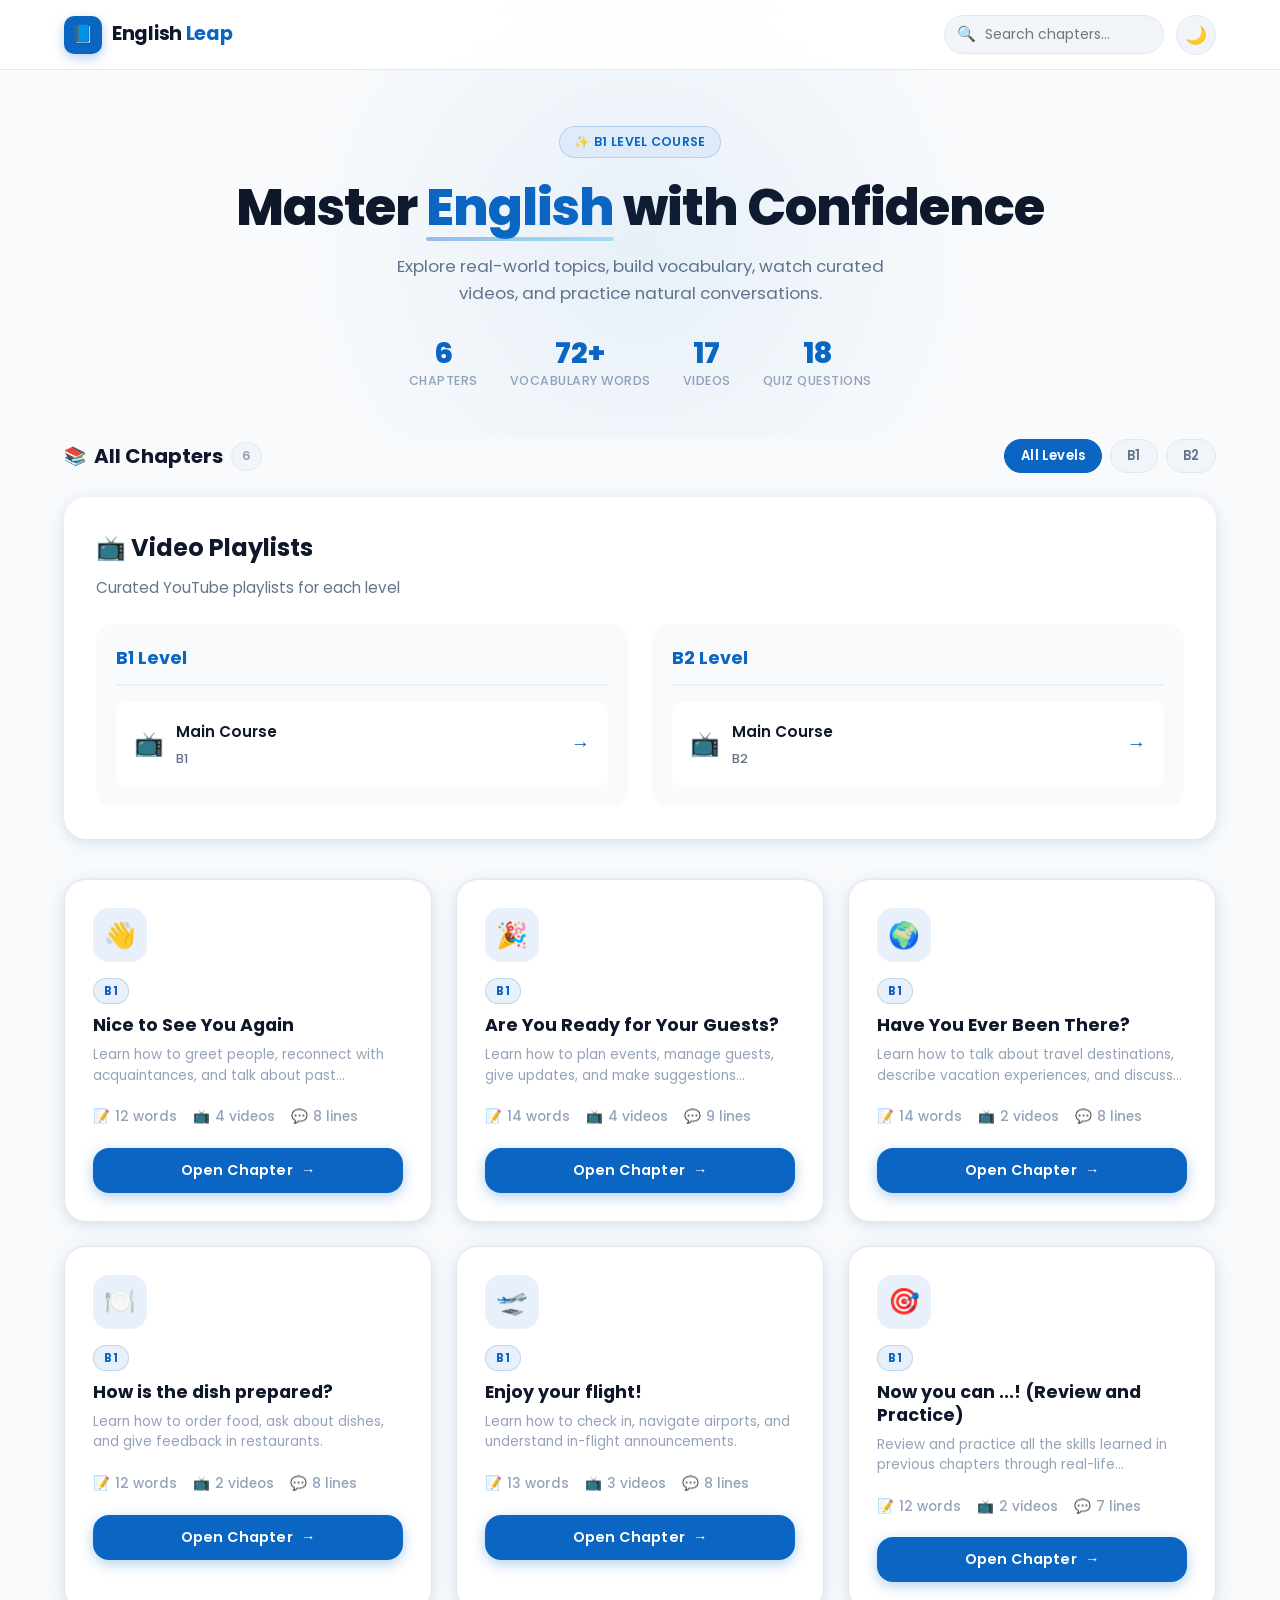
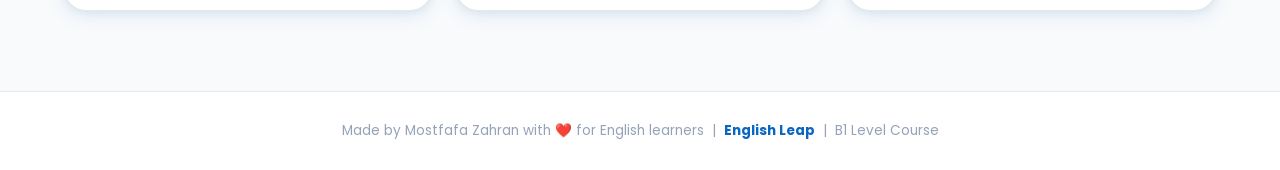
==== index.html @ 8778d7ca "upload" ====
<!DOCTYPE html>
<html lang="en" data-theme="light">

<head>
  <meta charset="UTF-8" />
  <meta name="viewport" content="width=device-width, initial-scale=1.0" />
  <meta name="description"
    content="English Leap — A modern B1 English learning platform with vocabulary, videos, and conversation practice." />
  <title>English Leap — B1 English Course</title>
  <link rel="icon"
    href="data:image/svg+xml,<svg xmlns='http://www.w3.org/2000/svg' viewBox='0 0 100 100'><text y='.9em' font-size='90'>📘</text></svg>" />
  <link rel="stylesheet" href="css/style.css" />
</head>

<body>

  <!-- ======= NAVBAR ======= -->
  <nav class="navbar" role="navigation" aria-label="Main navigation">
    <div class="nav-inner">
      <a href="index.html" class="nav-logo" aria-label="English Leap Home">
        <div class="logo-icon">📘</div>
        <span>English <em>Leap</em></span>
      </a>
      <div class="nav-actions">
        <div class="nav-search-wrap">
          <span class="search-icon-nav">🔍</span>
          <input type="search" id="navSearch" placeholder="Search chapters..." aria-label="Search chapters"
            autocomplete="off" />
        </div>
        <button class="btn-icon" id="darkToggle" aria-label="Toggle dark mode" title="Toggle dark mode">🌙</button>
      </div>
    </div>
  </nav>

  <!-- ======= HERO ======= -->
  <header class="hero" role="banner">
    <div class="hero-badge">✨ B1 Level Course</div>
    <h1>Master <em>English</em> with Confidence</h1>
    <p>Explore real-world topics, build vocabulary, watch curated videos, and practice natural conversations.</p>
    <div class="hero-stats">
      <div class="stat-item">
        <div class="stat-num" data-target="6" data-suffix="">0</div>
        <div class="stat-label">Chapters</div>
      </div>
      <div class="stat-item">
        <div class="stat-num" data-target="72" data-suffix="+">0+</div>
        <div class="stat-label">Vocabulary Words</div>
      </div>
      <div class="stat-item">
        <div class="stat-num" data-target="17" data-suffix="">0</div>
        <div class="stat-label">Videos</div>
      </div>
      <div class="stat-item">
        <div class="stat-num" data-target="18" data-suffix="">0</div>
        <div class="stat-label">Quiz Questions</div>
      </div>
    </div>
  </header>

  <!-- ======= MAIN CONTENT ======= -->
  <main class="container" role="main">

    <!-- Section Header -->
    <div class="section-header">
      <div class="section-title">
        <span class="icon">📚</span>
        All Chapters
        <span class="section-count" id="chapterCount">—</span>
      </div>
      <div class="filter-bar" role="group" aria-label="Filter by level">
        <button class="filter-btn active" data-filter="all">All Levels</button>
        <button class="filter-btn" data-filter="b1">B1</button>
        <button class="filter-btn" data-filter="b2">B2</button>
      </div>
    </div>

    <!-- Playlist Section -->
    <div class="playlist-section" id="playlistSection" role="region" aria-label="Video Playlists">
      <div class="playlist-header">
        <h2>📺 Video Playlists</h2>
        <p class="playlist-subtitle">Curated YouTube playlists for each level</p>
      </div>
      <div class="playlist-grid" id="playlistGrid">
        <!-- Populated by JS -->
      </div>
    </div>

    <!-- Chapters Grid -->
    <div class="chapters-grid" id="chaptersGrid" role="list" aria-live="polite" aria-label="Chapters list">
      <!-- Populated by JS -->
    </div>

  </main>

  <!-- ======= FOOTER ======= -->
  <footer class="footer" role="contentinfo">
    <p>Made by Mostfafa Zahran  with ❤️ for English learners &nbsp;|&nbsp; <strong>English Leap</strong> &nbsp;|&nbsp; B1 Level Course</p>
  </footer>

  <!-- ======= TOAST ======= -->
  <div id="toastContainer" aria-live="polite"></div>

  <script src="js/app.js"></script>
</body>

</html>
---- css/style.css ----
/* ==============================
   ENGLISH LEAP — DESIGN SYSTEM
   ============================== */

@import url('https://fonts.googleapis.com/css2?family=Poppins:wght@300;400;500;600;700;800&family=Playfair+Display:wght@700&display=swap');

/* --- CSS VARIABLES --- */
:root {
  --primary: #0A66C2;
  --primary-dark: #084fa0;
  --primary-light: #e8f1fb;
  --primary-mid: #3b82c4;
  --accent: #38bdf8;
  --accent-glow: rgba(56,189,248,0.18);
  --white: #ffffff;
  --gray-50: #f8fafc;
  --gray-100: #f1f5f9;
  --gray-200: #e2e8f0;
  --gray-300: #cbd5e1;
  --gray-400: #94a3b8;
  --gray-500: #64748b;
  --gray-700: #334155;
  --gray-900: #0f172a;
  --danger: #ef4444;
  --success: #22c55e;
  --warning: #f59e0b;

  --radius-sm: 10px;
  --radius: 16px;
  --radius-lg: 22px;
  --radius-xl: 32px;
  --radius-full: 9999px;

  --shadow-sm: 0 1px 3px rgba(10,102,194,0.08), 0 1px 2px rgba(0,0,0,0.04);
  --shadow: 0 4px 20px rgba(10,102,194,0.10), 0 2px 8px rgba(0,0,0,0.06);
  --shadow-md: 0 8px 32px rgba(10,102,194,0.14), 0 4px 12px rgba(0,0,0,0.08);
  --shadow-lg: 0 20px 60px rgba(10,102,194,0.16), 0 8px 24px rgba(0,0,0,0.10);
  --shadow-card-hover: 0 24px 64px rgba(10,102,194,0.22), 0 8px 20px rgba(0,0,0,0.10);

  --transition: all 0.28s cubic-bezier(0.4, 0, 0.2, 1);
  --transition-fast: all 0.15s ease;
  --transition-bounce: all 0.4s cubic-bezier(0.34, 1.56, 0.64, 1);

  --font-main: 'Poppins', sans-serif;
  --font-display: 'Playfair Display', serif;

  --nav-h: 70px;
}

/* Dark Mode */
[data-theme="dark"] {
  --white: #0f172a;
  --gray-50: #1e293b;
  --gray-100: #1e293b;
  --gray-200: #334155;
  --gray-300: #475569;
  --gray-400: #64748b;
  --gray-500: #94a3b8;
  --gray-700: #cbd5e1;
  --gray-900: #f1f5f9;
  --primary-light: #0f2743;
  --shadow: 0 4px 20px rgba(0,0,0,0.3), 0 2px 8px rgba(0,0,0,0.2);
  --shadow-md: 0 8px 32px rgba(0,0,0,0.4), 0 4px 12px rgba(0,0,0,0.25);
  --shadow-lg: 0 20px 60px rgba(0,0,0,0.5), 0 8px 24px rgba(0,0,0,0.3);
  --shadow-card-hover: 0 24px 64px rgba(10,102,194,0.35), 0 8px 20px rgba(0,0,0,0.4);
}

/* --- RESET & BASE --- */
*, *::before, *::after { box-sizing: border-box; margin: 0; padding: 0; }

html { scroll-behavior: smooth; font-size: 16px; }

body {
  font-family: var(--font-main);
  background: var(--gray-50);
  color: var(--gray-900);
  min-height: 100vh;
  transition: background 0.3s ease, color 0.3s ease;
  line-height: 1.6;
}

img { max-width: 100%; display: block; }
a { text-decoration: none; color: inherit; }
button { cursor: pointer; border: none; outline: none; font-family: var(--font-main); }
ul { list-style: none; }

/* --- SCROLLBAR --- */
::-webkit-scrollbar { width: 6px; }
::-webkit-scrollbar-track { background: var(--gray-100); }
::-webkit-scrollbar-thumb { background: var(--gray-300); border-radius: 99px; }
::-webkit-scrollbar-thumb:hover { background: var(--primary); }

/* ==============================
   NAVIGATION
   ============================== */
.navbar {
  position: fixed;
  top: 0; left: 0; right: 0;
  height: var(--nav-h);
  background: rgba(255,255,255,0.88);
  backdrop-filter: blur(20px);
  -webkit-backdrop-filter: blur(20px);
  border-bottom: 1px solid var(--gray-200);
  z-index: 1000;
  transition: var(--transition);
}
[data-theme="dark"] .navbar {
  background: rgba(15,23,42,0.88);
}
.nav-inner {
  max-width: 1200px;
  margin: 0 auto;
  height: 100%;
  display: flex;
  align-items: center;
  justify-content: space-between;
  padding: 0 24px;
}
.nav-logo {
  display: flex;
  align-items: center;
  gap: 10px;
  font-weight: 700;
  font-size: 1.2rem;
  color: var(--primary);
  letter-spacing: -0.3px;
}
.nav-logo .logo-icon {
  width: 38px; height: 38px;
  background: var(--primary);
  border-radius: 10px;
  display: flex; align-items: center; justify-content: center;
  font-size: 1.1rem;
  box-shadow: 0 4px 12px rgba(10,102,194,0.3);
}
.nav-logo span { color: var(--gray-900); }
.nav-logo span em { color: var(--primary); font-style: normal; }

.nav-actions { display: flex; align-items: center; gap: 12px; }

.nav-search-wrap {
  position: relative;
  display: flex;
  align-items: center;
}
#navSearch {
  width: 220px;
  padding: 8px 16px 8px 40px;
  border-radius: var(--radius-full);
  border: 1.5px solid var(--gray-200);
  background: var(--gray-100);
  font-family: var(--font-main);
  font-size: 0.875rem;
  color: var(--gray-900);
  transition: var(--transition);
}
#navSearch:focus {
  outline: none;
  border-color: var(--primary);
  background: var(--white);
  box-shadow: 0 0 0 3px rgba(10,102,194,0.12);
  width: 260px;
}
.search-icon-nav {
  position: absolute;
  left: 13px;
  color: var(--gray-400);
  font-size: 0.95rem;
  pointer-events: none;
}

.btn-icon {
  width: 40px; height: 40px;
  border-radius: 50%;
  background: var(--gray-100);
  border: 1.5px solid var(--gray-200);
  display: flex; align-items: center; justify-content: center;
  font-size: 1.1rem;
  color: var(--gray-500);
  transition: var(--transition);
}
.btn-icon:hover {
  background: var(--primary-light);
  border-color: var(--primary);
  color: var(--primary);
  transform: scale(1.05);
}

.nav-back {
  display: flex; align-items: center; gap: 6px;
  font-size: 0.9rem; font-weight: 500;
  color: var(--gray-500);
  padding: 6px 14px;
  border-radius: var(--radius-full);
  background: var(--gray-100);
  border: 1.5px solid var(--gray-200);
  transition: var(--transition);
}
.nav-back:hover {
  color: var(--primary);
  background: var(--primary-light);
  border-color: var(--primary);
}

/* ==============================
   HERO / HEADER
   ============================== */
.hero {
  padding: calc(var(--nav-h) + 56px) 24px 48px;
  text-align: center;
  position: relative;
  overflow: hidden;
}
.hero::before {
  content: '';
  position: absolute;
  top: -100px; left: 50%; transform: translateX(-50%);
  width: 700px; height: 700px;
  background: radial-gradient(ellipse, rgba(10,102,194,0.07) 0%, transparent 70%);
  pointer-events: none;
}
.hero-badge {
  display: inline-flex; align-items: center; gap: 6px;
  background: var(--primary-light);
  color: var(--primary);
  font-size: 0.78rem; font-weight: 600;
  padding: 5px 14px;
  border-radius: var(--radius-full);
  border: 1.5px solid rgba(10,102,194,0.2);
  margin-bottom: 20px;
  letter-spacing: 0.3px;
  text-transform: uppercase;
}
.hero h1 {
  font-size: clamp(2rem, 5vw, 3.2rem);
  font-weight: 800;
  line-height: 1.15;
  color: var(--gray-900);
  letter-spacing: -1px;
  margin-bottom: 16px;
}
.hero h1 em {
  font-style: normal;
  color: var(--primary);
  position: relative;
}
.hero h1 em::after {
  content: '';
  position: absolute;
  bottom: 2px; left: 0; right: 0;
  height: 4px;
  background: linear-gradient(90deg, var(--primary), var(--accent));
  border-radius: 2px;
  opacity: 0.4;
}
.hero p {
  font-size: 1.05rem;
  color: var(--gray-500);
  max-width: 520px;
  margin: 0 auto 32px;
  font-weight: 400;
}
.hero-stats {
  display: flex;
  justify-content: center;
  gap: 32px;
  flex-wrap: wrap;
}
.stat-item {
  text-align: center;
}
.stat-num {
  font-size: 1.8rem;
  font-weight: 800;
  color: var(--primary);
  line-height: 1;
  margin-bottom: 4px;
}
.stat-label {
  font-size: 0.78rem;
  color: var(--gray-400);
  font-weight: 500;
  text-transform: uppercase;
  letter-spacing: 0.5px;
}

/* ==============================
   SECTION HEADERS
   ============================== */
.section-header {
  display: flex;
  align-items: center;
  justify-content: space-between;
  margin-bottom: 24px;
  gap: 12px;
  flex-wrap: wrap;
}
.section-title {
  font-size: 1.25rem;
  font-weight: 700;
  color: var(--gray-900);
  display: flex; align-items: center; gap: 8px;
}
.section-title .icon { font-size: 1.1rem; }
.section-count {
  font-size: 0.8rem; font-weight: 600;
  color: var(--gray-400);
  background: var(--gray-100);
  padding: 3px 10px;
  border-radius: var(--radius-full);
  border: 1px solid var(--gray-200);
}

/* ==============================
   FILTER BAR
   ============================== */
.filter-bar {
  display: flex;
  align-items: center;
  gap: 8px;
  flex-wrap: wrap;
}
.filter-btn {
  padding: 6px 16px;
  border-radius: var(--radius-full);
  font-size: 0.82rem; font-weight: 600;
  background: var(--gray-100);
  border: 1.5px solid var(--gray-200);
  color: var(--gray-500);
  transition: var(--transition);
  letter-spacing: 0.2px;
}
.filter-btn:hover { border-color: var(--primary); color: var(--primary); background: var(--primary-light); }
.filter-btn.active { background: var(--primary); border-color: var(--primary); color: var(--white); }

/* ==============================
   MAIN CONTAINER
   ============================== */
.container {
  max-width: 1200px;
  margin: 0 auto;
  padding: 0 24px 80px;
}

/* ==============================
   CHAPTER CARDS GRID
   ============================== */
.chapters-grid {
  display: grid;
  grid-template-columns: repeat(auto-fill, minmax(300px, 1fr));
  gap: 24px;
}

.chapter-card {
  background: var(--white);
  border-radius: var(--radius-lg);
  padding: 28px;
  box-shadow: var(--shadow);
  border: 1.5px solid var(--gray-200);
  transition: var(--transition-bounce);
  cursor: pointer;
  position: relative;
  overflow: hidden;
}
.chapter-card::before {
  content: '';
  position: absolute;
  top: 0; left: 0; right: 0;
  height: 4px;
  background: linear-gradient(90deg, var(--primary), var(--accent));
  transform: scaleX(0);
  transform-origin: left;
  transition: transform 0.3s ease;
}
.chapter-card:hover::before { transform: scaleX(1); }
.chapter-card:hover {
  transform: translateY(-6px);
  box-shadow: var(--shadow-card-hover);
  border-color: rgba(10,102,194,0.25);
}

.card-icon {
  width: 54px; height: 54px;
  background: var(--primary-light);
  border-radius: var(--radius);
  display: flex; align-items: center; justify-content: center;
  font-size: 1.6rem;
  margin-bottom: 16px;
  transition: var(--transition);
}
.chapter-card:hover .card-icon {
  background: var(--primary);
  transform: scale(1.08) rotate(-3deg);
}

.card-header {
  display: flex; align-items: flex-start; justify-content: space-between;
  margin-bottom: 10px;
  gap: 8px;
}
.card-level {
  font-size: 0.72rem; font-weight: 700;
  color: var(--primary);
  background: var(--primary-light);
  padding: 3px 10px;
  border-radius: var(--radius-full);
  border: 1.5px solid rgba(10,102,194,0.2);
  letter-spacing: 0.5px;
  white-space: nowrap;
}
.card-title {
  font-size: 1.1rem; font-weight: 700;
  color: var(--gray-900);
  line-height: 1.3;
  margin-bottom: 8px;
}
.card-desc {
  font-size: 0.85rem;
  color: var(--gray-400);
  line-height: 1.5;
  margin-bottom: 20px;
  display: -webkit-box;
  -webkit-line-clamp: 2;
  -webkit-box-orient: vertical;
  overflow: hidden;
}
.card-meta {
  display: flex; align-items: center; gap: 16px;
  margin-bottom: 20px;
}
.card-meta-item {
  display: flex; align-items: center; gap: 5px;
  font-size: 0.78rem; font-weight: 500;
  color: var(--gray-400);
}
.card-meta-item span { font-size: 0.85rem; }

.btn-open {
  width: 100%;
  padding: 12px;
  border-radius: var(--radius);
  background: var(--primary);
  color: var(--white);
  font-weight: 600;
  font-size: 0.9rem;
  letter-spacing: 0.2px;
  transition: var(--transition);
  display: flex; align-items: center; justify-content: center; gap: 8px;
  box-shadow: 0 4px 14px rgba(10,102,194,0.3);
}
.btn-open:hover {
  background: var(--primary-dark);
  transform: translateY(-1px);
  box-shadow: 0 6px 20px rgba(10,102,194,0.4);
}
.btn-open .arrow { transition: transform 0.2s ease; }
.btn-open:hover .arrow { transform: translateX(4px); }

/* Empty state */
.empty-state {
  grid-column: 1 / -1;
  text-align: center;
  padding: 64px 24px;
  color: var(--gray-400);
}
.empty-state .empty-icon { font-size: 3rem; margin-bottom: 16px; }
.empty-state h3 { font-size: 1.1rem; font-weight: 600; margin-bottom: 8px; color: var(--gray-500); }
.empty-state p { font-size: 0.9rem; }

/* ==============================
   CHAPTER PAGE — HERO
   ============================== */
.chapter-hero {
  padding: calc(var(--nav-h) + 36px) 24px 36px;
  background: var(--white);
  border-bottom: 1px solid var(--gray-200);
  margin-bottom: 40px;
}
[data-theme="dark"] .chapter-hero { background: var(--gray-50); }
.chapter-hero-inner {
  max-width: 1200px;
  margin: 0 auto;
  display: flex;
  align-items: center;
  gap: 20px;
}
.chapter-icon-big {
  width: 70px; height: 70px; flex-shrink: 0;
  background: var(--primary-light);
  border-radius: var(--radius-lg);
  display: flex; align-items: center; justify-content: center;
  font-size: 2.2rem;
  box-shadow: var(--shadow);
}
.chapter-hero-text h1 {
  font-size: clamp(1.4rem, 3vw, 2rem);
  font-weight: 800;
  letter-spacing: -0.5px;
  color: var(--gray-900);
  margin-bottom: 6px;
}
.chapter-hero-text p {
  font-size: 0.92rem;
  color: var(--gray-400);
  max-width: 600px;
}
.chapter-level-badge {
  display: inline-block;
  font-size: 0.72rem; font-weight: 700;
  color: var(--primary);
  background: var(--primary-light);
  padding: 3px 10px;
  border-radius: var(--radius-full);
  border: 1.5px solid rgba(10,102,194,0.2);
  letter-spacing: 0.5px;
  margin-bottom: 8px;
}

/* ==============================
   TABS
   ============================== */
.tabs-wrap {
  display: flex;
  gap: 4px;
  background: var(--gray-100);
  padding: 5px;
  border-radius: var(--radius-lg);
  border: 1.5px solid var(--gray-200);
  flex-wrap: wrap;
}
.tab-btn {
  flex: 1;
  min-width: 110px;
  padding: 10px 16px;
  border-radius: 12px;
  font-size: 0.85rem; font-weight: 600;
  color: var(--gray-500);
  background: transparent;
  transition: var(--transition);
  display: flex; align-items: center; justify-content: center; gap: 6px;
  white-space: nowrap;
}
.tab-btn:hover { color: var(--primary); background: var(--white); }
.tab-btn.active {
  background: var(--white);
  color: var(--primary);
  box-shadow: var(--shadow-sm);
}
[data-theme="dark"] .tab-btn.active { background: var(--gray-200); }

.tab-panel { display: none; }
.tab-panel.active { display: block; animation: fadeInUp 0.3s ease; }

@keyframes fadeInUp {
  from { opacity: 0; transform: translateY(8px); }
  to { opacity: 1; transform: translateY(0); }
}

/* ==============================
   SUMMARY / VOCABULARY
   ============================== */
.vocab-card {
  background: var(--white);
  border-radius: var(--radius-lg);
  padding: 28px;
  box-shadow: var(--shadow);
  border: 1.5px solid var(--gray-200);
  margin-bottom: 20px;
}
.vocab-card h3 {
  font-size: 1rem; font-weight: 700;
  color: var(--gray-900);
  margin-bottom: 18px;
  display: flex; align-items: center; gap: 8px;
}
.vocab-tags {
  display: flex;
  flex-wrap: wrap;
  gap: 10px;
}
.vocab-tag {
  display: flex; align-items: center; gap: 6px;
  padding: 7px 15px;
  background: var(--primary-light);
  color: var(--primary);
  border-radius: var(--radius-full);
  font-size: 0.84rem; font-weight: 500;
  border: 1.5px solid rgba(10,102,194,0.15);
  transition: var(--transition);
  cursor: default;
}
.vocab-tag:hover {
  background: var(--primary);
  color: var(--white);
  transform: translateY(-2px);
  box-shadow: 0 4px 12px rgba(10,102,194,0.3);
}
.vocab-tag .tts-btn-tag {
  background: none;
  color: inherit;
  padding: 0; font-size: 0.85rem;
  opacity: 0.7;
  transition: opacity 0.2s;
}
.vocab-tag .tts-btn-tag:hover { opacity: 1; }

.grammar-box {
  background: linear-gradient(135deg, var(--primary-light), rgba(56,189,248,0.1));
  border: 1.5px solid rgba(10,102,194,0.2);
  border-radius: var(--radius-lg);
  padding: 20px 24px;
  font-size: 0.9rem;
  color: var(--gray-700);
  line-height: 1.7;
}
.grammar-box strong { color: var(--primary); }

/* ==============================
   VIDEOS
   ============================== */
.videos-grid {
  display: grid;
  grid-template-columns: repeat(auto-fill, minmax(340px, 1fr));
  gap: 20px;
}
.video-card {
  background: var(--white);
  border-radius: var(--radius-lg);
  overflow: hidden;
  box-shadow: var(--shadow);
  border: 1.5px solid var(--gray-200);
  transition: var(--transition);
}
.video-card:hover {
  transform: translateY(-4px);
  box-shadow: var(--shadow-md);
}
.video-wrapper {
  position: relative;
  padding-top: 56.25%; /* 16:9 */
  background: var(--gray-900);
}
.video-wrapper iframe {
  position: absolute;
  top: 0; left: 0;
  width: 100%; height: 100%;
  border: none;
}
.video-info {
  padding: 16px 18px;
}
.video-title {
  font-size: 0.9rem; font-weight: 600;
  color: var(--gray-900);
  display: flex; align-items: center; gap: 8px;
}
.video-title::before { content: '▶'; color: var(--primary); font-size: 0.7rem; }

/* ==============================
   CONVERSATION / CHAT
   ============================== */
.chat-container {
  background: var(--gray-100);
  border-radius: var(--radius-lg);
  padding: 24px;
  display: flex;
  flex-direction: column;
  gap: 14px;
  border: 1.5px solid var(--gray-200);
}
[data-theme="dark"] .chat-container { background: var(--gray-200); }

.chat-message {
  display: flex;
  align-items: flex-end;
  gap: 10px;
  max-width: 80%;
  animation: slideIn 0.3s ease;
}
@keyframes slideIn {
  from { opacity: 0; transform: translateY(10px); }
  to { opacity: 1; transform: translateY(0); }
}
.chat-message.speaker-b {
  flex-direction: row-reverse;
  align-self: flex-end;
  margin-left: auto;
}
.chat-avatar {
  width: 36px; height: 36px; flex-shrink: 0;
  border-radius: 50%;
  display: flex; align-items: center; justify-content: center;
  font-size: 0.8rem; font-weight: 700;
  color: var(--white);
}
.speaker-a .chat-avatar { background: var(--primary); }
.speaker-b .chat-avatar { background: var(--primary-dark); }

.bubble-wrap { display: flex; flex-direction: column; gap: 4px; }
.speaker-b .bubble-wrap { align-items: flex-end; }

.chat-label {
  font-size: 0.7rem; font-weight: 600;
  color: var(--gray-400);
  padding: 0 4px;
  text-transform: uppercase;
  letter-spacing: 0.4px;
}

.chat-bubble {
  padding: 12px 16px;
  border-radius: 18px;
  font-size: 0.9rem;
  line-height: 1.5;
  position: relative;
  max-width: 100%;
}
.speaker-a .chat-bubble {
  background: var(--white);
  color: var(--gray-900);
  border-bottom-left-radius: 4px;
  box-shadow: var(--shadow-sm);
  border: 1.5px solid var(--gray-200);
}
.speaker-b .chat-bubble {
  background: var(--primary);
  color: var(--white);
  border-bottom-right-radius: 4px;
  box-shadow: 0 4px 12px rgba(10,102,194,0.3);
}
.bubble-actions {
  display: flex; gap: 6px;
  margin-top: 4px;
  justify-content: flex-end;
}
.speaker-a .bubble-actions { justify-content: flex-start; }

.tts-btn {
  width: 28px; height: 28px;
  border-radius: 50%;
  background: var(--gray-100);
  color: var(--gray-500);
  display: flex; align-items: center; justify-content: center;
  font-size: 0.75rem;
  border: 1px solid var(--gray-200);
  transition: var(--transition-fast);
}
.tts-btn:hover {
  background: var(--primary);
  color: var(--white);
  border-color: var(--primary);
  transform: scale(1.1);
}
.tts-btn.speaking {
  background: var(--primary);
  color: var(--white);
  animation: pulse-speaker 0.8s ease-in-out infinite;
}
@keyframes pulse-speaker {
  0%, 100% { transform: scale(1); }
  50% { transform: scale(1.15); }
}

/* ==============================
   QUIZ
   ============================== */
.quiz-progress-bar {
  height: 6px;
  background: var(--gray-200);
  border-radius: var(--radius-full);
  margin-bottom: 24px;
  overflow: hidden;
}
.quiz-progress-fill {
  height: 100%;
  background: linear-gradient(90deg, var(--primary), var(--accent));
  border-radius: var(--radius-full);
  transition: width 0.4s ease;
}
.quiz-card {
  background: var(--white);
  border-radius: var(--radius-lg);
  padding: 28px;
  box-shadow: var(--shadow);
  border: 1.5px solid var(--gray-200);
  margin-bottom: 24px;
}
.quiz-num {
  font-size: 0.78rem; font-weight: 700;
  color: var(--primary);
  text-transform: uppercase;
  letter-spacing: 0.5px;
  margin-bottom: 10px;
}
.quiz-question {
  font-size: 1.05rem; font-weight: 600;
  color: var(--gray-900);
  margin-bottom: 20px;
  line-height: 1.4;
}
.quiz-options {
  display: flex;
  flex-direction: column;
  gap: 10px;
}
.quiz-option {
  padding: 13px 18px;
  border-radius: var(--radius);
  border: 1.5px solid var(--gray-200);
  background: var(--gray-50);
  font-size: 0.9rem; font-weight: 500;
  color: var(--gray-700);
  text-align: left;
  display: flex; align-items: center; gap: 12px;
  transition: var(--transition);
}
.quiz-option:hover:not(:disabled) {
  border-color: var(--primary);
  color: var(--primary);
  background: var(--primary-light);
  transform: translateX(4px);
}
.quiz-option .opt-letter {
  width: 26px; height: 26px; flex-shrink: 0;
  border-radius: 50%;
  background: var(--gray-200);
  color: var(--gray-500);
  display: flex; align-items: center; justify-content: center;
  font-size: 0.78rem; font-weight: 700;
  transition: var(--transition);
}
.quiz-option:hover:not(:disabled) .opt-letter {
  background: var(--primary);
  color: var(--white);
}
.quiz-option.correct {
  border-color: var(--success);
  background: rgba(34,197,94,0.08);
  color: var(--success);
}
.quiz-option.correct .opt-letter { background: var(--success); color: var(--white); }
.quiz-option.wrong {
  border-color: var(--danger);
  background: rgba(239,68,68,0.08);
  color: var(--danger);
}
.quiz-option.wrong .opt-letter { background: var(--danger); color: var(--white); }

.quiz-result {
  text-align: center;
  padding: 40px 24px;
  background: var(--white);
  border-radius: var(--radius-lg);
  box-shadow: var(--shadow);
  border: 1.5px solid var(--gray-200);
}
.result-score {
  font-size: 4rem; font-weight: 800;
  color: var(--primary);
  line-height: 1;
  margin-bottom: 8px;
}
.result-label { font-size: 1rem; color: var(--gray-500); margin-bottom: 24px; }
.result-emoji { font-size: 3rem; margin-bottom: 16px; }

/* ==============================
   BUTTONS
   ============================== */
.btn {
  display: inline-flex; align-items: center; gap: 8px;
  padding: 11px 22px;
  border-radius: var(--radius);
  font-size: 0.9rem; font-weight: 600;
  transition: var(--transition);
  letter-spacing: 0.2px;
}
.btn-primary {
  background: var(--primary);
  color: var(--white);
  box-shadow: 0 4px 14px rgba(10,102,194,0.3);
}
.btn-primary:hover {
  background: var(--primary-dark);
  transform: translateY(-2px);
  box-shadow: 0 6px 20px rgba(10,102,194,0.4);
}
.btn-ghost {
  background: var(--gray-100);
  color: var(--gray-700);
  border: 1.5px solid var(--gray-200);
}
.btn-ghost:hover {
  border-color: var(--primary);
  color: var(--primary);
  background: var(--primary-light);
}

/* ==============================
   PROGRESS / CHAPTER PAGE LAYOUT
   ============================== */
.chapter-content {
  max-width: 1200px;
  margin: 0 auto;
  padding: 0 24px 80px;
}
.chapter-layout {
  display: grid;
  grid-template-columns: 240px 1fr;
  gap: 28px;
  align-items: start;
}
.chapter-sidebar {
  position: sticky;
  top: calc(var(--nav-h) + 16px);
}
.sidebar-card {
  background: var(--white);
  border-radius: var(--radius-lg);
  padding: 20px;
  box-shadow: var(--shadow);
  border: 1.5px solid var(--gray-200);
  margin-bottom: 16px;
}
.sidebar-nav-item {
  display: flex; align-items: center; gap: 10px;
  padding: 10px 12px;
  border-radius: var(--radius);
  font-size: 0.875rem; font-weight: 500;
  color: var(--gray-500);
  transition: var(--transition);
  cursor: pointer;
  width: 100%;
  text-align: left;
  background: none;
}
.sidebar-nav-item:hover { background: var(--gray-100); color: var(--primary); }
.sidebar-nav-item.active { background: var(--primary-light); color: var(--primary); font-weight: 600; }
.sidebar-nav-item .s-icon { width: 20px; text-align: center; }

/* ==============================
   FLASHCARD / REVISION
   ============================== */
.flashcard {
  perspective: 1000px;
  height: 200px;
  cursor: pointer;
}
.flashcard-inner {
  position: relative;
  width: 100%; height: 100%;
  transform-style: preserve-3d;
  transition: transform 0.5s ease;
}
.flashcard.flipped .flashcard-inner { transform: rotateY(180deg); }
.flashcard-front, .flashcard-back {
  position: absolute; inset: 0;
  border-radius: var(--radius-lg);
  display: flex; align-items: center; justify-content: center;
  padding: 24px;
  font-size: 1.1rem; font-weight: 600;
  backface-visibility: hidden;
  box-shadow: var(--shadow);
}
.flashcard-front {
  background: var(--white);
  border: 1.5px solid var(--gray-200);
  color: var(--gray-900);
}
.flashcard-back {
  background: var(--primary);
  color: var(--white);
  transform: rotateY(180deg);
}

/* ==============================
   FOOTER
   ============================== */
.footer {
  background: var(--white);
  border-top: 1px solid var(--gray-200);
  padding: 28px 24px;
  text-align: center;
  color: var(--gray-400);
  font-size: 0.85rem;
}
.footer strong { color: var(--primary); }

/* ==============================
   TOAST NOTIFICATIONS
   ============================== */
#toastContainer {
  position: fixed;
  bottom: 24px; right: 24px;
  z-index: 9999;
  display: flex; flex-direction: column; gap: 10px;
}
.toast {
  background: var(--gray-900);
  color: var(--white);
  padding: 12px 20px;
  border-radius: var(--radius);
  font-size: 0.875rem; font-weight: 500;
  box-shadow: var(--shadow-md);
  animation: slideInRight 0.3s ease, fadeOut 0.3s ease 2.7s forwards;
  display: flex; align-items: center; gap: 10px;
  max-width: 300px;
}
[data-theme="dark"] .toast { background: var(--gray-200); color: var(--gray-900); }
@keyframes slideInRight {
  from { transform: translateX(100%); opacity: 0; }
  to { transform: translateX(0); opacity: 1; }
}
@keyframes fadeOut {
  to { opacity: 0; transform: translateX(10px); }
}

/* ==============================
   LOADING SKELETON
   ============================== */
.skeleton {
  background: linear-gradient(90deg, var(--gray-200) 25%, var(--gray-100) 50%, var(--gray-200) 75%);
  background-size: 200% 100%;
  animation: shimmer 1.5s infinite;
  border-radius: var(--radius);
}
@keyframes shimmer {
  0% { background-position: 200% 0; }
  100% { background-position: -200% 0; }
}
.skeleton-card {
  height: 260px;
  border-radius: var(--radius-lg);
}

/* ==============================
   UTILITIES
   ============================== */
.flex { display: flex; }
.flex-col { flex-direction: column; }
.items-center { align-items: center; }
.justify-between { justify-content: space-between; }
.gap-2 { gap: 8px; }
.gap-3 { gap: 12px; }
.gap-4 { gap: 16px; }
.mb-4 { margin-bottom: 16px; }
.mb-6 { margin-bottom: 24px; }
.mt-4 { margin-top: 16px; }
.text-center { text-align: center; }

/* ==============================
   RESPONSIVE
   ============================== */
@media (max-width: 900px) {
  .chapter-layout { grid-template-columns: 1fr; }
  .chapter-sidebar { position: static; }
  .sidebar-card { display: none; }
  .tabs-wrap { width: 100%; }
}

/* ==============================
   PLAYLIST SECTION
   ============================== */
.playlist-section {
  margin-bottom: 40px;
  padding: 32px;
  background: var(--white);
  border-radius: var(--radius-lg);
  box-shadow: var(--shadow);
}

.playlist-header {
  margin-bottom: 24px;
}

.playlist-header h2 {
  font-size: 1.5rem;
  font-weight: 700;
  color: var(--gray-900);
  margin-bottom: 8px;
}

.playlist-subtitle {
  font-size: 0.95rem;
  color: var(--gray-500);
}

.playlist-grid {
  display: grid;
  grid-template-columns: repeat(auto-fit, minmax(280px, 1fr));
  gap: 24px;
}

.playlist-level-column {
  background: var(--gray-50);
  border-radius: var(--radius);
  padding: 20px;
}

.playlist-level-title {
  font-size: 1.1rem;
  font-weight: 700;
  color: var(--primary);
  margin-bottom: 16px;
  padding-bottom: 12px;
  border-bottom: 2px solid var(--primary-light);
}

.playlist-level-list {
  display: flex;
  flex-direction: column;
  gap: 12px;
}

.playlist-card-wrapper {
  position: relative;
}

.playlist-card {
  display: flex;
  align-items: center;
  gap: 12px;
  padding: 16px;
  background: var(--white);
  border-radius: var(--radius-sm);
  text-decoration: none;
  transition: var(--transition);
  border: 2px solid transparent;
  position: relative;
  z-index: 2;
}

.playlist-card:hover {
  transform: translateY(-2px);
  box-shadow: var(--shadow);
  border-color: var(--primary);
}

.playlist-card-icon {
  font-size: 1.5rem;
  flex-shrink: 0;
}

.playlist-card-content {
  flex: 1;
  min-width: 0;
}

.playlist-card-title {
  font-size: 0.95rem;
  font-weight: 600;
  color: var(--gray-900);
  margin-bottom: 4px;
  white-space: nowrap;
  overflow: hidden;
  text-overflow: ellipsis;
}

.playlist-card-level {
  font-size: 0.8rem;
  color: var(--gray-500);
  font-weight: 500;
}

.playlist-card-arrow {
  font-size: 1.2rem;
  color: var(--primary);
  font-weight: 700;
  flex-shrink: 0;
  transition: var(--transition);
}

.playlist-card:hover .playlist-card-arrow {
  transform: translateX(4px);
}

.playlist-preview {
  position: absolute;
  top: 100%;
  left: 0;
  right: 0;
  z-index: 10;
  background: var(--gray-900);
  border-radius: var(--radius);
  padding: 8px;
  margin-top: 8px;
  opacity: 0;
  visibility: hidden;
  transform: translateY(-10px);
  transition: all 0.3s ease;
  box-shadow: 0 8px 32px rgba(0, 0, 0, 0.4);
}

.playlist-preview.active {
  opacity: 1;
  visibility: visible;
  transform: translateY(0);
}

.playlist-preview iframe {
  width: 100%;
  height: 200px;
  border-radius: var(--radius-sm);
  display: block;
}

.playlist-preview-overlay {
  position: absolute;
  bottom: 16px;
  left: 16px;
  right: 16px;
  display: flex;
  justify-content: center;
}

.btn-playlist-preview {
  background: var(--primary);
  color: white;
  border: none;
  padding: 10px 20px;
  border-radius: var(--radius-sm);
  font-size: 0.9rem;
  font-weight: 600;
  cursor: pointer;
  transition: var(--transition);
  display: flex;
  align-items: center;
  gap: 8px;
  box-shadow: 0 4px 12px rgba(0, 0, 0, 0.3);
}

.btn-playlist-preview:hover {
  background: var(--primary-dark);
  transform: translateY(-2px);
  box-shadow: 0 6px 16px rgba(0, 0, 0, 0.4);
}

@media (max-width: 640px) {
  :root { --nav-h: 60px; }
  .nav-inner { padding: 0 16px; }
  #navSearch { display: none; }
  .search-icon-nav { display: none; }
  .container { padding: 0 16px 60px; }
  .chapter-content { padding: 0 16px 60px; }
  .hero { padding: calc(var(--nav-h) + 32px) 16px 32px; }
  .chapter-hero { padding: calc(var(--nav-h) + 20px) 16px 20px; }
  .chapters-grid { grid-template-columns: 1fr; gap: 16px; }
  .videos-grid { grid-template-columns: 1fr; }
  .hero-stats { gap: 20px; }
  .stat-num { font-size: 1.4rem; }
  .tab-btn { font-size: 0.78rem; padding: 8px 10px; min-width: 80px; }
  .chat-message { max-width: 92%; }
  .playlist-section { padding: 20px; margin-bottom: 24px; }
  .playlist-grid { grid-template-columns: 1fr; gap: 16px; }
  .playlist-header h2 { font-size: 1.25rem; }
  .playlist-level-column { padding: 16px; }
  .playlist-preview { display: none; }
}

@media (prefers-reduced-motion: reduce) {
  *, *::before, *::after { transition: none !important; animation: none !important; }
}
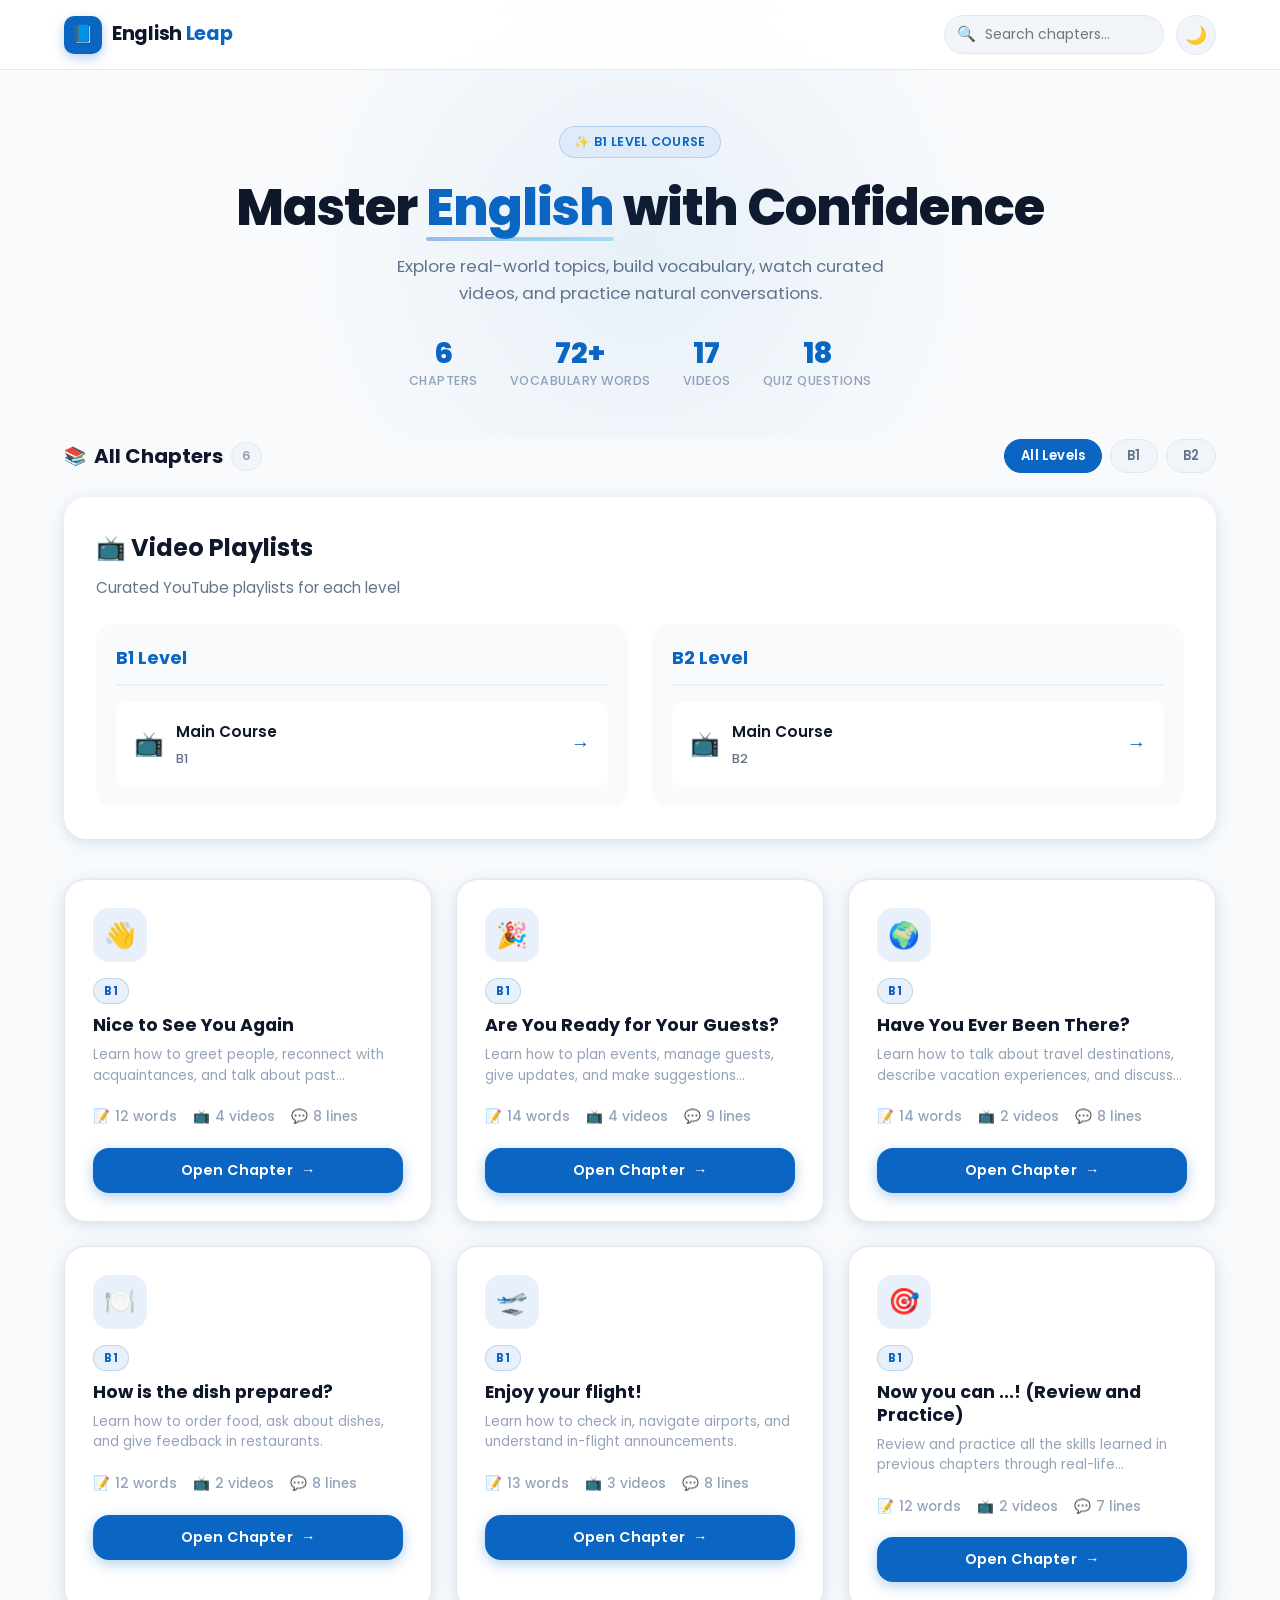
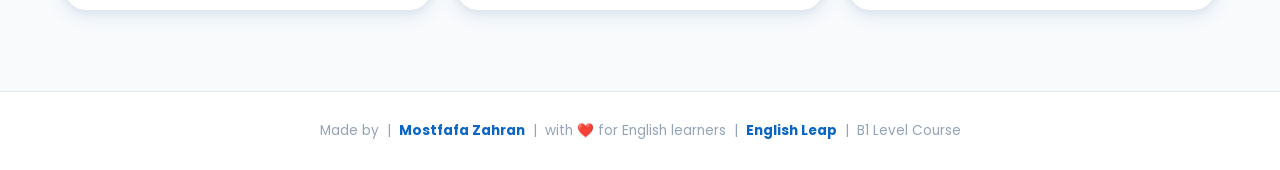
==== commit c70eb174: "upload" ====
--- a/index.html
+++ b/index.html
@@ -94,7 +94,7 @@
 
   <!-- ======= FOOTER ======= -->
   <footer class="footer" role="contentinfo">
-    <p>Made by Mostfafa Zahran  with ❤️ for English learners &nbsp;|&nbsp; <strong>English Leap</strong> &nbsp;|&nbsp; B1 Level Course</p>
+    <p>Made by &nbsp;|&nbsp; <strong>Mostfafa Zahran</strong> &nbsp;|&nbsp;  with ❤️ for English learners &nbsp;|&nbsp; <strong>English Leap</strong> &nbsp;|&nbsp; B1 Level Course</p>
   </footer>
 
   <!-- ======= TOAST ======= -->
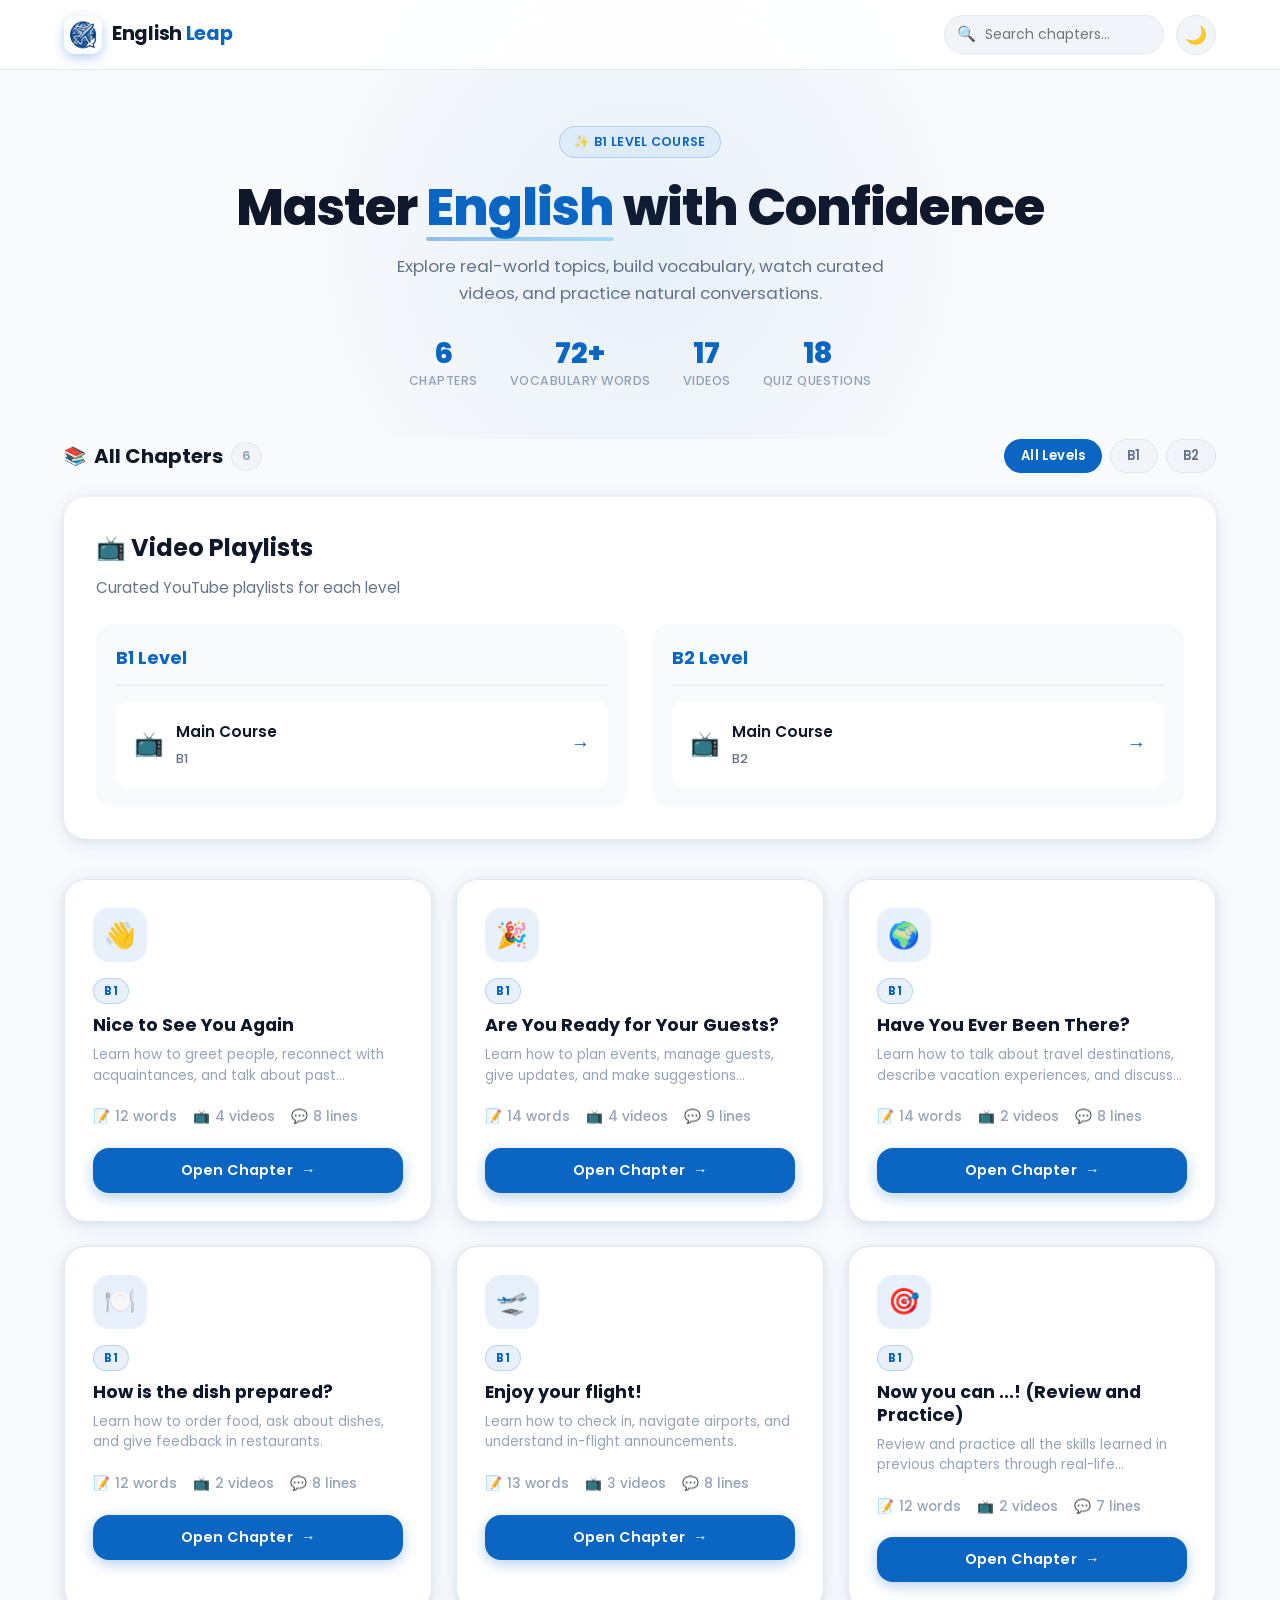
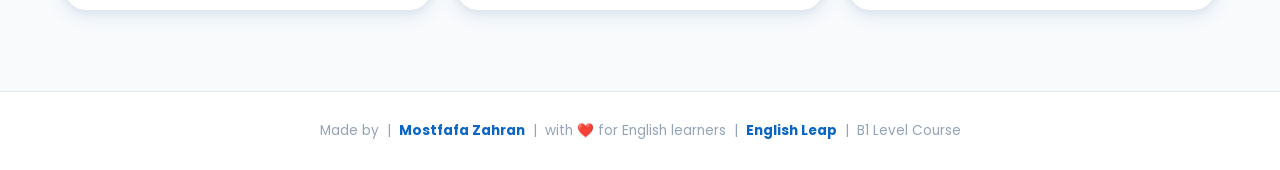
==== commit 1f0f1363: "add icons" ====
--- a/index.html
+++ b/index.html
@@ -6,9 +6,8 @@
   <meta name="viewport" content="width=device-width, initial-scale=1.0" />
   <meta name="description"
     content="English Leap — A modern B1 English learning platform with vocabulary, videos, and conversation practice." />
-  <title>English Leap — B1 English Course</title>
-  <link rel="icon"
-    href="data:image/svg+xml,<svg xmlns='http://www.w3.org/2000/svg' viewBox='0 0 100 100'><text y='.9em' font-size='90'>📘</text></svg>" />
+  <title>English Leap</title>
+  <link rel="icon" href="icons/Endlish-Recap.png" />
   <link rel="stylesheet" href="css/style.css" />
 </head>
 
@@ -18,7 +17,7 @@
   <nav class="navbar" role="navigation" aria-label="Main navigation">
     <div class="nav-inner">
       <a href="index.html" class="nav-logo" aria-label="English Leap Home">
-        <div class="logo-icon">📘</div>
+        <img src="icons/Endlish-Recap.png" alt="English Leap" class="logo-icon" />
         <span>English <em>Leap</em></span>
       </a>
       <div class="nav-actions">
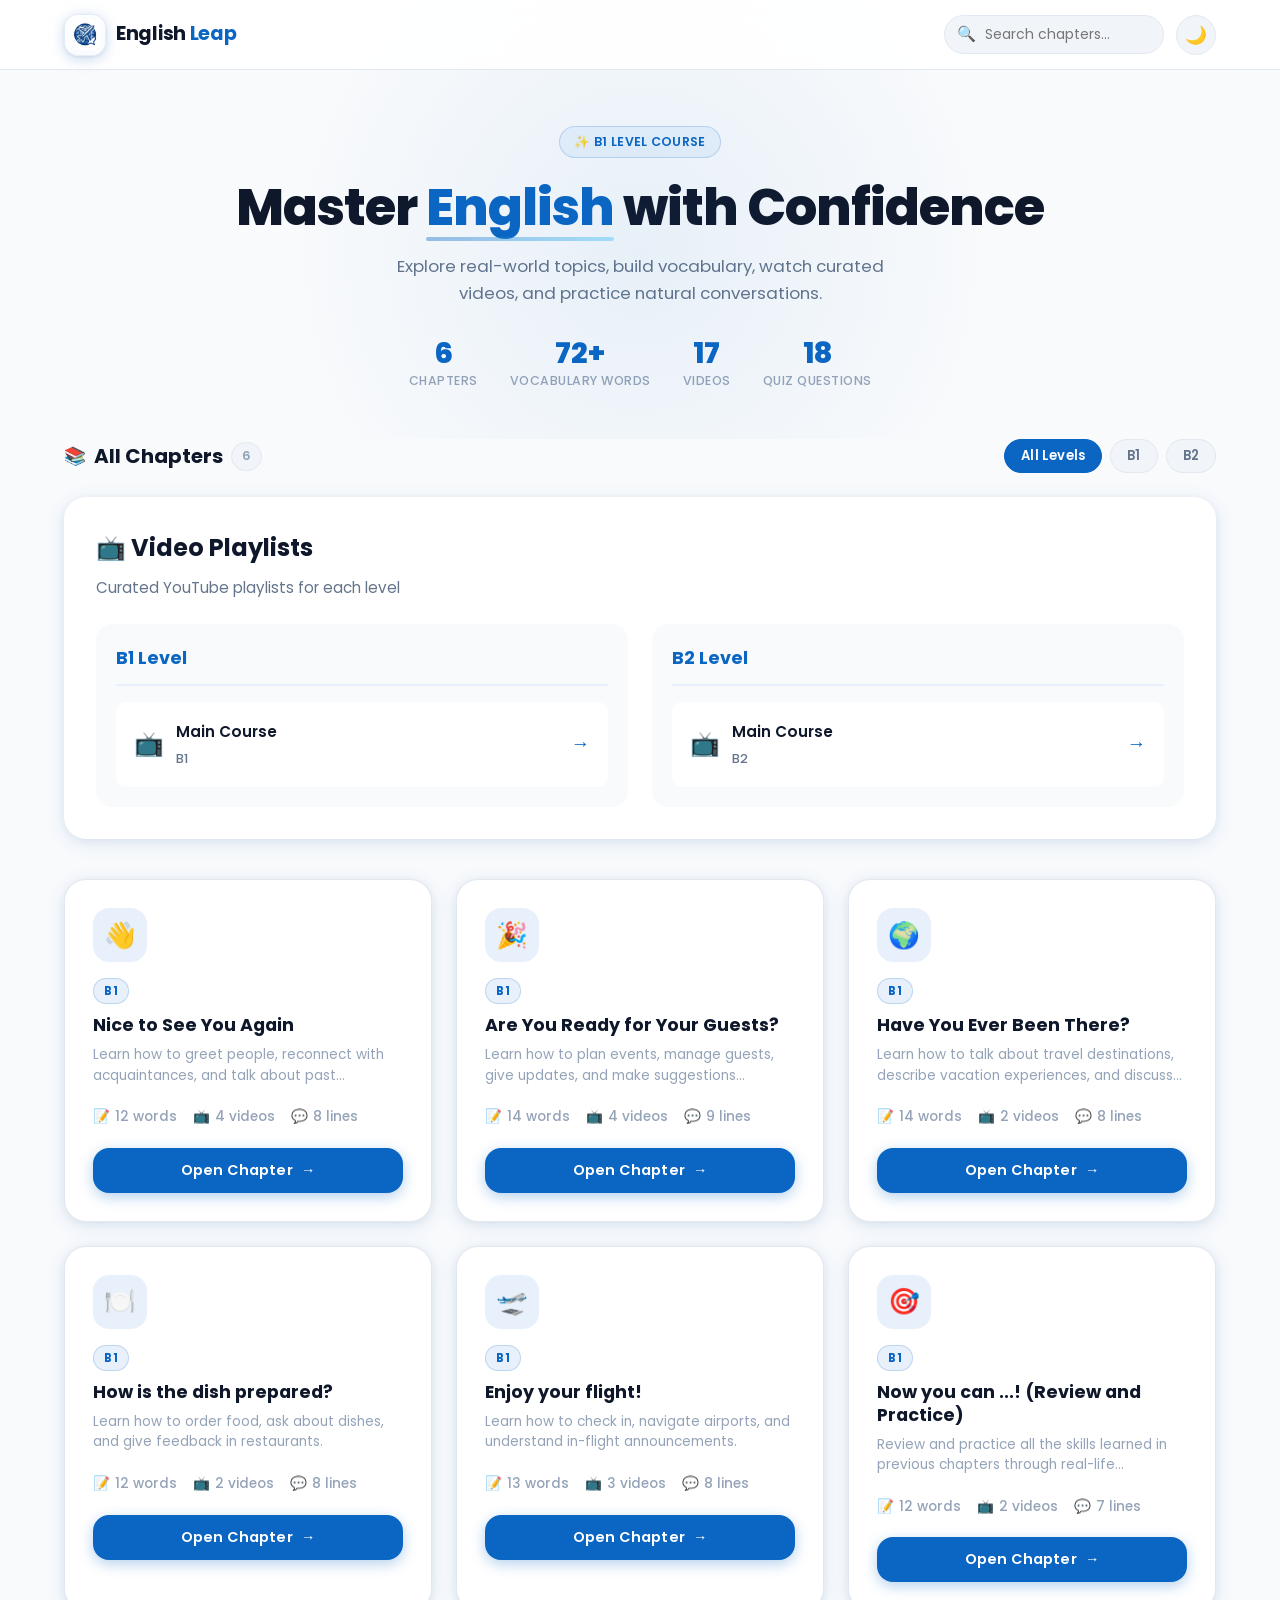
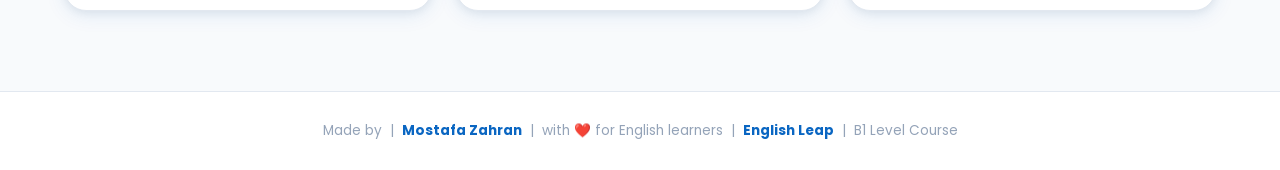
==== commit 2379e112: "Update icons" ====
--- a/index.html
+++ b/index.html
@@ -93,7 +93,7 @@
 
   <!-- ======= FOOTER ======= -->
   <footer class="footer" role="contentinfo">
-    <p>Made by &nbsp;|&nbsp; <strong>Mostfafa Zahran</strong> &nbsp;|&nbsp;  with ❤️ for English learners &nbsp;|&nbsp; <strong>English Leap</strong> &nbsp;|&nbsp; B1 Level Course</p>
+    <p>Made by &nbsp;|&nbsp; <strong>Mostafa Zahran</strong> &nbsp;|&nbsp;  with ❤️ for English learners &nbsp;|&nbsp; <strong>English Leap</strong> &nbsp;|&nbsp; B1 Level Course</p>
   </footer>
 
   <!-- ======= TOAST ======= -->
--- a/css/style.css
+++ b/css/style.css
@@ -126,13 +126,30 @@
   letter-spacing: -0.3px;
 }
 .nav-logo .logo-icon {
-  width: 38px; height: 38px;
-  background: var(--primary);
-  border-radius: 10px;
-  display: flex; align-items: center; justify-content: center;
-  font-size: 1.1rem;
-  box-shadow: 0 4px 12px rgba(10,102,194,0.3);
-}
+  width: 42px; height: 42px;
+  border-radius: 14px;
+  object-fit: contain;
+  transition: all 0.3s cubic-bezier(0.4, 0, 0.2, 1);
+  filter: drop-shadow(0 2px 8px rgba(10, 102, 194, 0.15));
+  background: linear-gradient(135deg, rgba(255,255,255,0.9) 0%, rgba(255,255,255,0.7) 100%);
+  padding: 4px;
+  box-shadow:
+    0 1px 3px rgba(0, 0, 0, 0.08),
+    0 4px 12px rgba(10, 102, 194, 0.1),
+    inset 0 1px 0 rgba(255, 255, 255, 0.8);
+  border: 1px solid rgba(10, 102, 194, 0.1);
+}
+
+.nav-logo:hover .logo-icon {
+  transform: scale(1.08) translateY(-1px);
+  filter: drop-shadow(0 8px 16px rgba(10, 102, 194, 0.25));
+  box-shadow:
+    0 2px 6px rgba(0, 0, 0, 0.12),
+    0 8px 20px rgba(10, 102, 194, 0.2),
+    inset 0 1px 0 rgba(255, 255, 255, 0.9);
+  border-color: rgba(10, 102, 194, 0.2);
+}
+
 .nav-logo span { color: var(--gray-900); }
 .nav-logo span em { color: var(--primary); font-style: normal; }
 
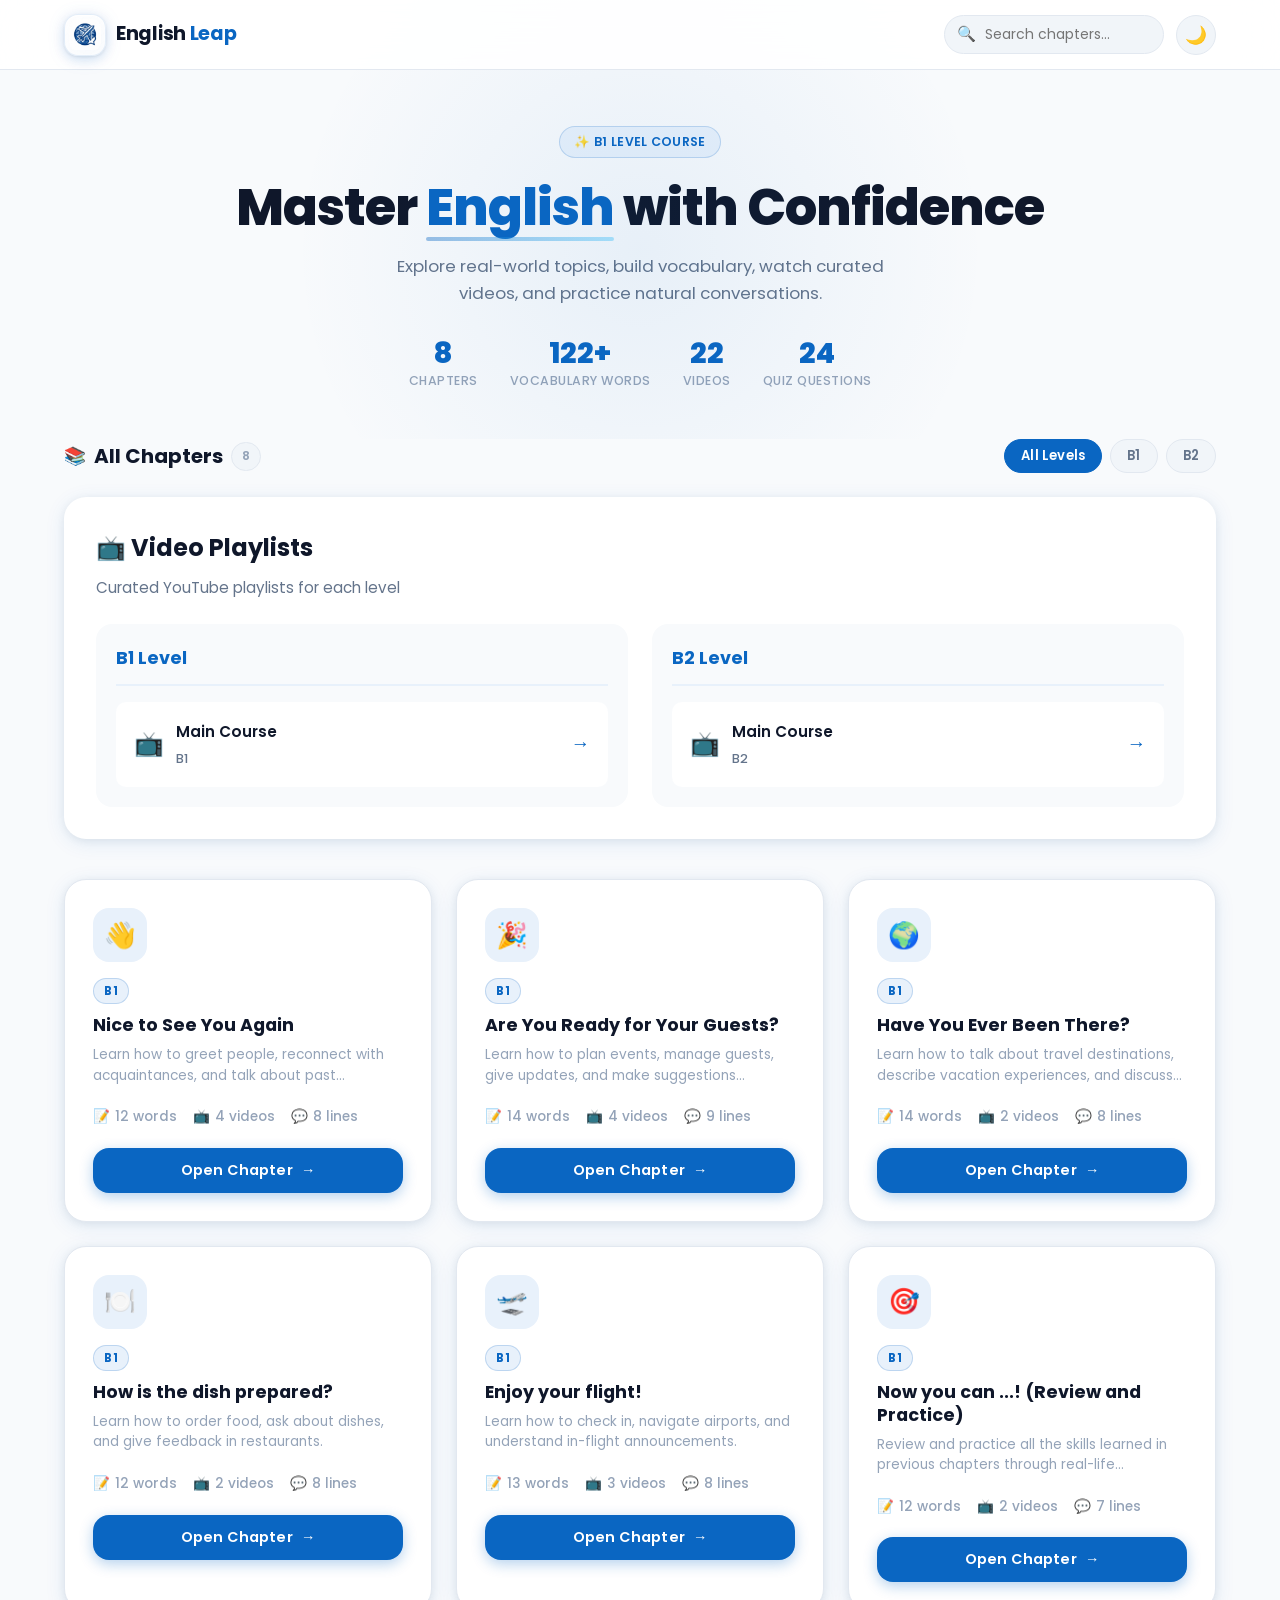
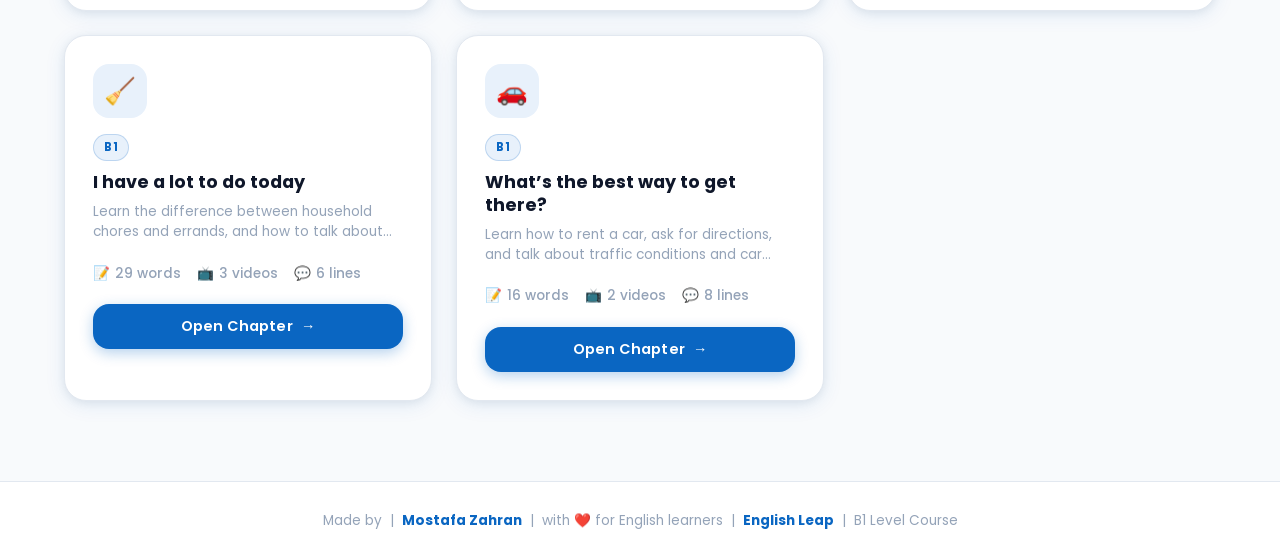
==== commit f08c0258: "update" ====
--- a/index.html
+++ b/index.html
@@ -38,19 +38,19 @@
     <p>Explore real-world topics, build vocabulary, watch curated videos, and practice natural conversations.</p>
     <div class="hero-stats">
       <div class="stat-item">
-        <div class="stat-num" data-target="6" data-suffix="">0</div>
+        <div class="stat-num" data-target="8" data-suffix="">0</div>
         <div class="stat-label">Chapters</div>
       </div>
       <div class="stat-item">
-        <div class="stat-num" data-target="72" data-suffix="+">0+</div>
+        <div class="stat-num" data-target="122" data-suffix="+">0+</div>
         <div class="stat-label">Vocabulary Words</div>
       </div>
       <div class="stat-item">
-        <div class="stat-num" data-target="17" data-suffix="">0</div>
+        <div class="stat-num" data-target="22" data-suffix="">0</div>
         <div class="stat-label">Videos</div>
       </div>
       <div class="stat-item">
-        <div class="stat-num" data-target="18" data-suffix="">0</div>
+        <div class="stat-num" data-target="24" data-suffix="">0</div>
         <div class="stat-label">Quiz Questions</div>
       </div>
     </div>
--- a/css/style.css
+++ b/css/style.css
@@ -1273,6 +1273,366 @@
   .playlist-preview { display: none; }
 }
 
+/* =========================================
+   CHORES VS ERRANDS SECTION
+   ========================================= */
+.chores-errands-section {
+  padding: 24px;
+}
+
+.chores-errands-section .section-header {
+  margin-bottom: 32px;
+}
+
+.chores-errands-section .section-header h2 {
+  font-size: 1.75rem;
+  font-weight: 700;
+  color: var(--gray-900);
+  margin-bottom: 8px;
+}
+
+.chores-errands-section .section-subtitle {
+  font-size: 1rem;
+  color: var(--gray-500);
+}
+
+.chores-grid {
+  margin-bottom: 40px;
+}
+
+.chores-grid h3 {
+  font-size: 1.25rem;
+  font-weight: 600;
+  color: var(--primary);
+  margin-bottom: 20px;
+  padding-bottom: 12px;
+  border-bottom: 2px solid var(--primary-light);
+}
+
+.chore-room-card {
+  background: var(--white);
+  border-radius: var(--radius);
+  padding: 20px;
+  margin-bottom: 16px;
+  box-shadow: var(--shadow);
+  border: 1px solid var(--gray-100);
+  transition: var(--transition);
+}
+
+.chore-room-card:hover {
+  transform: translateY(-2px);
+  box-shadow: 0 8px 24px rgba(10, 102, 194, 0.15);
+}
+
+.chore-room-header {
+  display: flex;
+  align-items: center;
+  gap: 12px;
+  margin-bottom: 16px;
+}
+
+.chore-room-icon {
+  font-size: 2rem;
+  flex-shrink: 0;
+}
+
+.chore-room-header h4 {
+  font-size: 1.1rem;
+  font-weight: 600;
+  color: var(--gray-900);
+  margin: 0;
+}
+
+.chore-tasks-list {
+  list-style: none;
+  padding: 0;
+  margin: 0;
+}
+
+.chore-task {
+  display: flex;
+  align-items: center;
+  gap: 8px;
+  padding: 8px 0;
+  color: var(--gray-700);
+  font-size: 0.95rem;
+  border-bottom: 1px solid var(--gray-100);
+}
+
+.chore-task:last-child {
+  border-bottom: none;
+}
+
+.chore-bullet {
+  color: var(--primary);
+  font-weight: 700;
+  font-size: 1.2rem;
+}
+
+.tts-btn-mini {
+  margin-left: auto;
+  background: var(--primary-light);
+  border: none;
+  border-radius: var(--radius-sm);
+  padding: 4px 8px;
+  cursor: pointer;
+  font-size: 0.85rem;
+  transition: var(--transition);
+  opacity: 0.7;
+}
+
+.tts-btn-mini:hover {
+  opacity: 1;
+  background: var(--primary);
+  transform: scale(1.05);
+}
+
+/* =========================================
+   DIRECTIONS SECTION
+   ========================================= */
+.directions-section {
+  padding: 24px;
+}
+
+.directions-section .section-header {
+  margin-bottom: 32px;
+}
+
+.directions-section .section-header h2 {
+  font-size: 1.75rem;
+  font-weight: 700;
+  color: var(--gray-900);
+  margin-bottom: 8px;
+}
+
+.directions-section .section-subtitle {
+  font-size: 1rem;
+  color: var(--gray-500);
+}
+
+.directions-grid {
+  display: grid;
+  grid-template-columns: repeat(auto-fit, minmax(300px, 1fr));
+  gap: 20px;
+}
+
+.direction-card {
+  background: var(--white);
+  border-radius: var(--radius);
+  padding: 24px;
+  box-shadow: var(--shadow);
+  border: 1px solid var(--gray-100);
+  transition: var(--transition);
+}
+
+.direction-card:hover {
+  transform: translateY(-2px);
+  box-shadow: 0 8px 24px rgba(10, 102, 194, 0.15);
+}
+
+.direction-card h3 {
+  font-size: 1.25rem;
+  font-weight: 600;
+  color: var(--primary);
+  margin-bottom: 16px;
+  padding-bottom: 12px;
+  border-bottom: 2px solid var(--primary-light);
+}
+
+.directions-list {
+  list-style: none;
+  padding: 0;
+  margin: 0;
+}
+
+.direction-item,
+.vocab-item {
+  display: flex;
+  align-items: center;
+  gap: 8px;
+  padding: 10px 0;
+  color: var(--gray-700);
+  font-size: 0.95rem;
+  border-bottom: 1px solid var(--gray-100);
+}
+
+.direction-item:last-child,
+.vocab-item:last-child {
+  border-bottom: none;
+}
+
+.direction-bullet,
+.vocab-bullet {
+  color: var(--primary);
+  font-weight: 700;
+  font-size: 1.2rem;
+}
+
+.conversation-card {
+  grid-column: 1 / -1;
+}
+
+.direction-conversation {
+  background: var(--gray-50);
+  border-radius: var(--radius-sm);
+  padding: 16px;
+}
+
+.direction-conversation-line {
+  display: flex;
+  align-items: center;
+  gap: 12px;
+  padding: 12px 0;
+  border-bottom: 1px solid var(--gray-200);
+}
+
+.direction-conversation-line:last-child {
+  border-bottom: none;
+}
+
+.speaker-label {
+  font-weight: 700;
+  color: var(--primary);
+  min-width: 30px;
+}
+
+.speaker-text {
+  flex: 1;
+  color: var(--gray-700);
+}
+
+.tips-card {
+  grid-column: 1 / -1;
+}
+
+.tips-list {
+  list-style: none;
+  padding: 0;
+  margin: 0;
+  display: grid;
+  grid-template-columns: repeat(auto-fit, minmax(250px, 1fr));
+  gap: 12px;
+}
+
+.tip-item {
+  display: flex;
+  align-items: center;
+  gap: 10px;
+  padding: 12px 16px;
+  background: var(--gray-50);
+  border-radius: var(--radius-sm);
+  color: var(--gray-700);
+  font-size: 0.95rem;
+}
+
+.tip-icon {
+  font-size: 1.2rem;
+}
+
+@media (max-width: 640px) {
+  .directions-section {
+    padding: 16px;
+  }
+
+  .directions-grid {
+    grid-template-columns: 1fr;
+  }
+
+  .direction-card h3 {
+    font-size: 1.1rem;
+  }
+
+  .tips-list {
+    grid-template-columns: 1fr;
+  }
+
+  .direction-card {
+    padding: 16px;
+  }
+}
+
+.errands-section,
+.places-section {
+  background: var(--white);
+  border-radius: var(--radius);
+  padding: 24px;
+  margin-bottom: 24px;
+  box-shadow: var(--shadow);
+  border: 1px solid var(--gray-100);
+}
+
+.errands-section h3,
+.places-section h3 {
+  font-size: 1.25rem;
+  font-weight: 600;
+  color: var(--primary);
+  margin-bottom: 20px;
+  padding-bottom: 12px;
+  border-bottom: 2px solid var(--primary-light);
+}
+
+.errands-list,
+.places-list {
+  list-style: none;
+  padding: 0;
+  margin: 0;
+  display: grid;
+  grid-template-columns: repeat(auto-fill, minmax(250px, 1fr));
+  gap: 12px;
+}
+
+.errand-item,
+.place-item {
+  display: flex;
+  align-items: center;
+  gap: 8px;
+  padding: 10px 14px;
+  background: var(--gray-50);
+  border-radius: var(--radius-sm);
+  color: var(--gray-700);
+  font-size: 0.95rem;
+  transition: var(--transition);
+}
+
+.errand-item:hover,
+.place-item:hover {
+  background: var(--primary-light);
+  color: var(--primary);
+}
+
+.errand-bullet,
+.place-bullet {
+  color: var(--primary);
+  font-weight: 700;
+  font-size: 1.2rem;
+}
+
+@media (max-width: 640px) {
+  .chores-errands-section {
+    padding: 16px;
+  }
+
+  .chores-grid h3,
+  .errands-section h3,
+  .places-section h3 {
+    font-size: 1.1rem;
+  }
+
+  .errands-list,
+  .places-list {
+    grid-template-columns: 1fr;
+  }
+
+  .chore-room-card {
+    padding: 16px;
+  }
+
+  .errands-section,
+  .places-section {
+    padding: 16px;
+  }
+}
+
 @media (prefers-reduced-motion: reduce) {
   *, *::before, *::after { transition: none !important; animation: none !important; }
 }
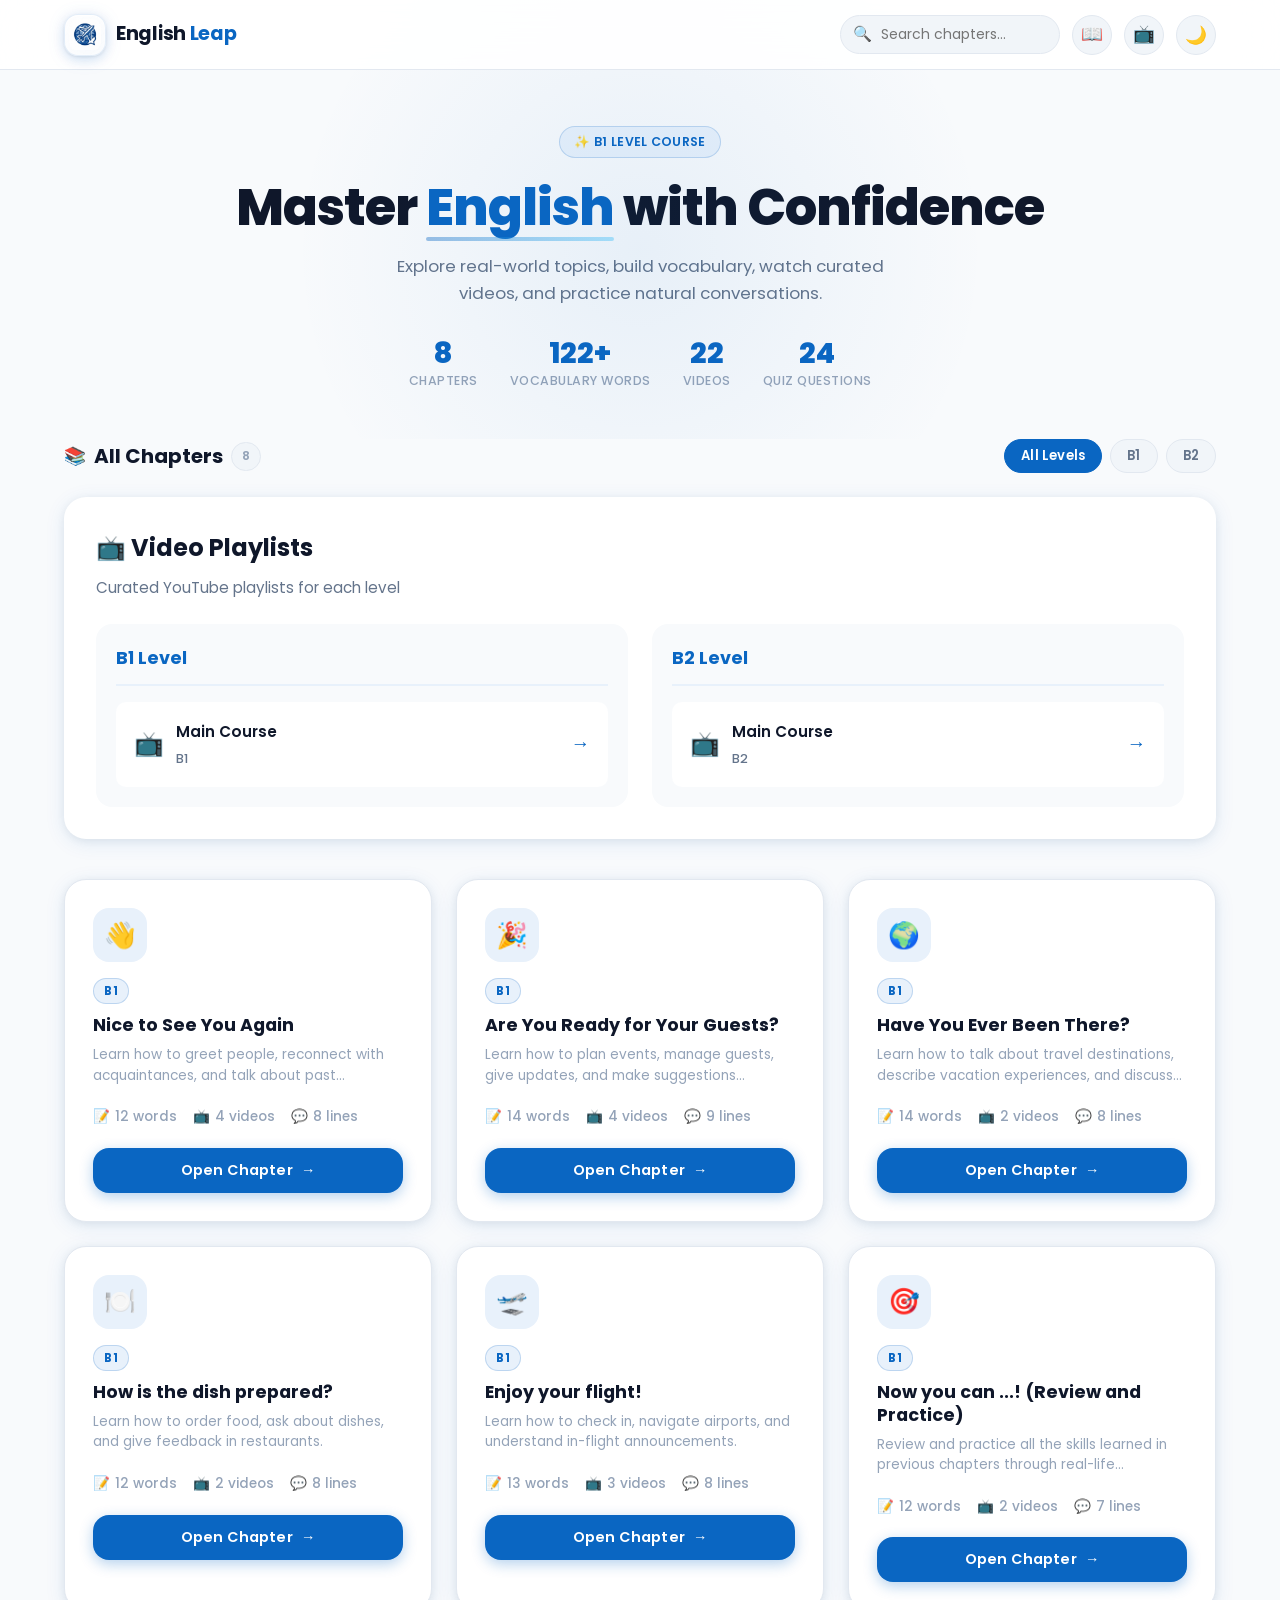
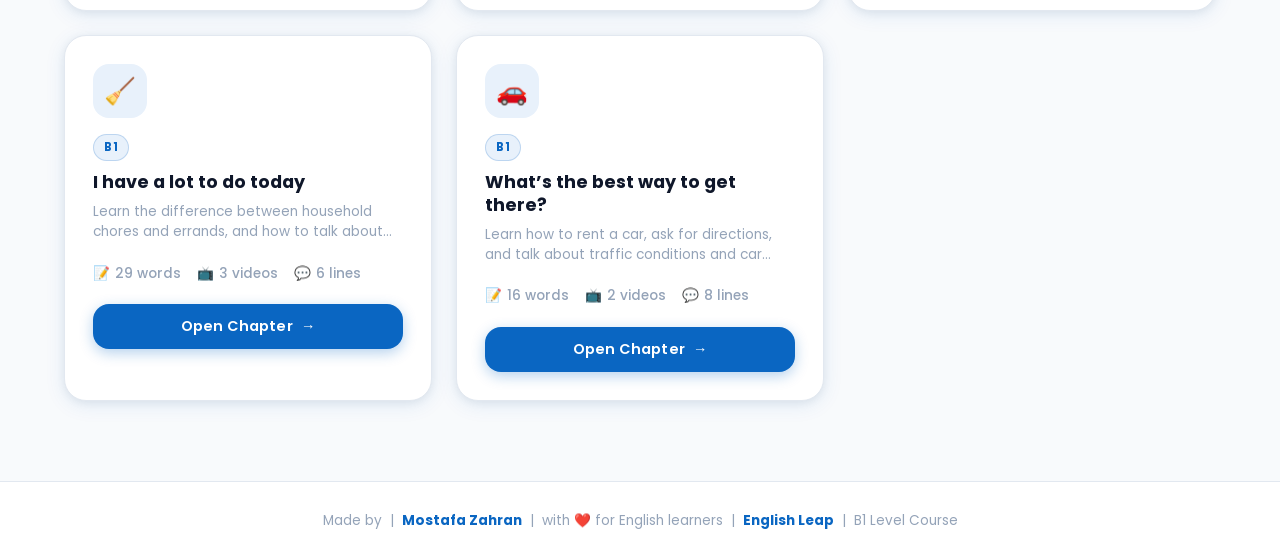
==== commit 65fd9e04: "add new two section 1- voucab and vides" ====
--- a/index.html
+++ b/index.html
@@ -26,6 +26,8 @@
           <input type="search" id="navSearch" placeholder="Search chapters..." aria-label="Search chapters"
             autocomplete="off" />
         </div>
+        <a href="vocabulary.html" class="btn-icon" aria-label="Vocabulary" title="Vocabulary">📖</a>
+        <a href="videos.html" class="btn-icon" aria-label="Videos" title="Videos">📺</a>
         <button class="btn-icon" id="darkToggle" aria-label="Toggle dark mode" title="Toggle dark mode">🌙</button>
       </div>
     </div>
--- a/css/style.css
+++ b/css/style.css
@@ -1388,6 +1388,243 @@
 }
 
 /* =========================================
+   VIDEOS SECTION
+   ========================================= */
+.videos-section {
+  margin-bottom: 48px;
+}
+
+.videos-header {
+  margin-bottom: 24px;
+}
+
+.videos-header h2 {
+  font-size: 1.5rem;
+  font-weight: 700;
+  color: var(--gray-900);
+  margin-bottom: 8px;
+}
+
+.videos-subtitle {
+  font-size: 0.95rem;
+  color: var(--gray-500);
+}
+
+.videos-grid {
+  display: grid;
+  grid-template-columns: repeat(auto-fill, minmax(320px, 1fr));
+  gap: 24px;
+}
+
+.video-card {
+  background: var(--white);
+  border-radius: var(--radius);
+  overflow: hidden;
+  box-shadow: var(--shadow);
+  border: 1px solid var(--gray-100);
+  transition: var(--transition);
+}
+
+.video-card:hover {
+  transform: translateY(-4px);
+  box-shadow: 0 8px 24px rgba(10, 102, 194, 0.15);
+}
+
+.video-thumbnail {
+  position: relative;
+  padding-bottom: 56.25%;
+  background: var(--gray-100);
+  overflow: hidden;
+}
+
+.video-thumbnail iframe {
+  position: absolute;
+  top: 0;
+  left: 0;
+  width: 100%;
+  height: 100%;
+  border: none;
+}
+
+.video-content {
+  padding: 20px;
+}
+
+.video-category {
+  display: inline-block;
+  padding: 4px 12px;
+  background: var(--primary-light);
+  color: var(--primary);
+  font-size: 0.75rem;
+  font-weight: 600;
+  border-radius: var(--radius-sm);
+  margin-bottom: 12px;
+  text-transform: uppercase;
+  letter-spacing: 0.5px;
+}
+
+.video-title {
+  font-size: 1.1rem;
+  font-weight: 600;
+  color: var(--gray-900);
+  margin-bottom: 8px;
+  line-height: 1.4;
+}
+
+.video-description {
+  font-size: 0.9rem;
+  color: var(--gray-600);
+  line-height: 1.5;
+  margin-bottom: 16px;
+}
+
+.video-link-btn {
+  display: inline-flex;
+  align-items: center;
+  gap: 6px;
+  padding: 8px 16px;
+  background: var(--primary);
+  color: var(--white);
+  text-decoration: none;
+  border-radius: var(--radius-sm);
+  font-size: 0.9rem;
+  font-weight: 500;
+  transition: var(--transition);
+}
+
+.video-link-btn:hover {
+  background: var(--primary-dark);
+  transform: translateY(-1px);
+}
+
+.video-link-btn .arrow {
+  transition: transform 0.2s ease;
+}
+
+.video-link-btn:hover .arrow {
+  transform: translateX(3px);
+}
+
+@media (max-width: 640px) {
+  .videos-grid {
+    grid-template-columns: 1fr;
+  }
+
+  .video-content {
+    padding: 16px;
+  }
+
+  .video-title {
+    font-size: 1rem;
+  }
+}
+
+/* =========================================
+   VOCABULARY SECTION
+   ========================================= */
+.vocabulary-section {
+  margin-bottom: 48px;
+}
+
+.vocabulary-header {
+  margin-bottom: 24px;
+}
+
+.vocabulary-header h2 {
+  font-size: 1.5rem;
+  font-weight: 700;
+  color: var(--gray-900);
+  margin-bottom: 8px;
+}
+
+.vocabulary-subtitle {
+  font-size: 0.95rem;
+  color: var(--gray-500);
+}
+
+.vocabulary-grid {
+  display: grid;
+  grid-template-columns: repeat(auto-fill, minmax(280px, 1fr));
+  gap: 20px;
+}
+
+.vocab-card {
+  background: var(--white);
+  border-radius: var(--radius);
+  padding: 20px;
+  box-shadow: var(--shadow);
+  border: 1px solid var(--gray-100);
+  transition: var(--transition);
+  position: relative;
+  min-height: 140px;
+}
+
+.vocab-card:hover {
+  transform: translateY(-4px);
+  box-shadow: 0 8px 24px rgba(10, 102, 194, 0.15);
+}
+
+.vocab-word {
+  font-size: 1.25rem;
+  font-weight: 700;
+  color: var(--primary);
+  margin-bottom: 12px;
+  text-transform: capitalize;
+}
+
+.vocab-definition {
+  font-size: 0.95rem;
+  color: var(--gray-700);
+  line-height: 1.5;
+  margin-bottom: 12px;
+}
+
+.vocab-example {
+  font-size: 0.85rem;
+  color: var(--gray-500);
+  font-style: italic;
+  line-height: 1.4;
+  padding: 8px 12px;
+  background: var(--gray-50);
+  border-radius: var(--radius-sm);
+  border-left: 3px solid var(--primary);
+}
+
+.vocab-tts-btn {
+  position: absolute;
+  top: 16px;
+  right: 16px;
+  background: var(--primary-light);
+  border: none;
+  border-radius: var(--radius-sm);
+  padding: 6px 10px;
+  cursor: pointer;
+  font-size: 0.9rem;
+  transition: var(--transition);
+  opacity: 0.7;
+}
+
+.vocab-tts-btn:hover {
+  opacity: 1;
+  background: var(--primary);
+  transform: scale(1.1);
+}
+
+@media (max-width: 640px) {
+  .vocabulary-grid {
+    grid-template-columns: 1fr;
+  }
+
+  .vocab-card {
+    padding: 16px;
+  }
+
+  .vocab-word {
+    font-size: 1.1rem;
+  }
+}
+
+/* =========================================
    DIRECTIONS SECTION
    ========================================= */
 .directions-section {
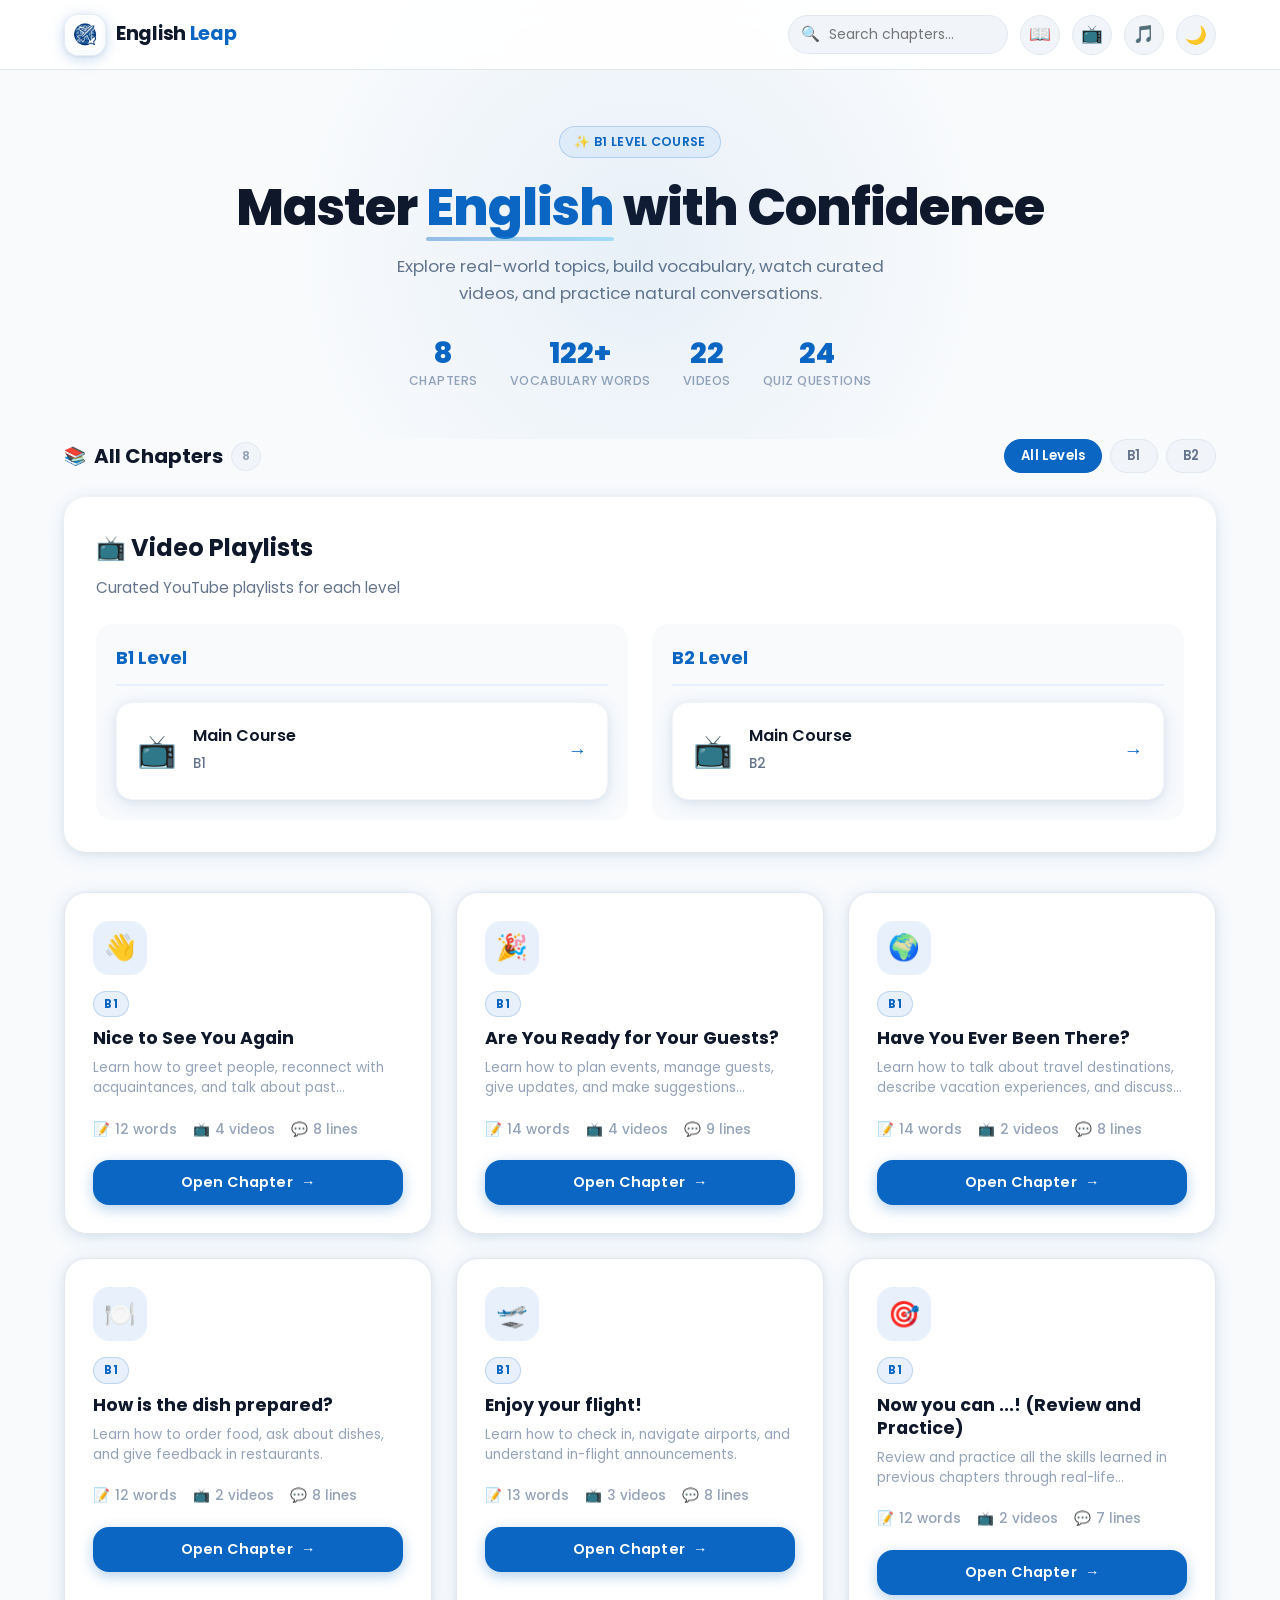
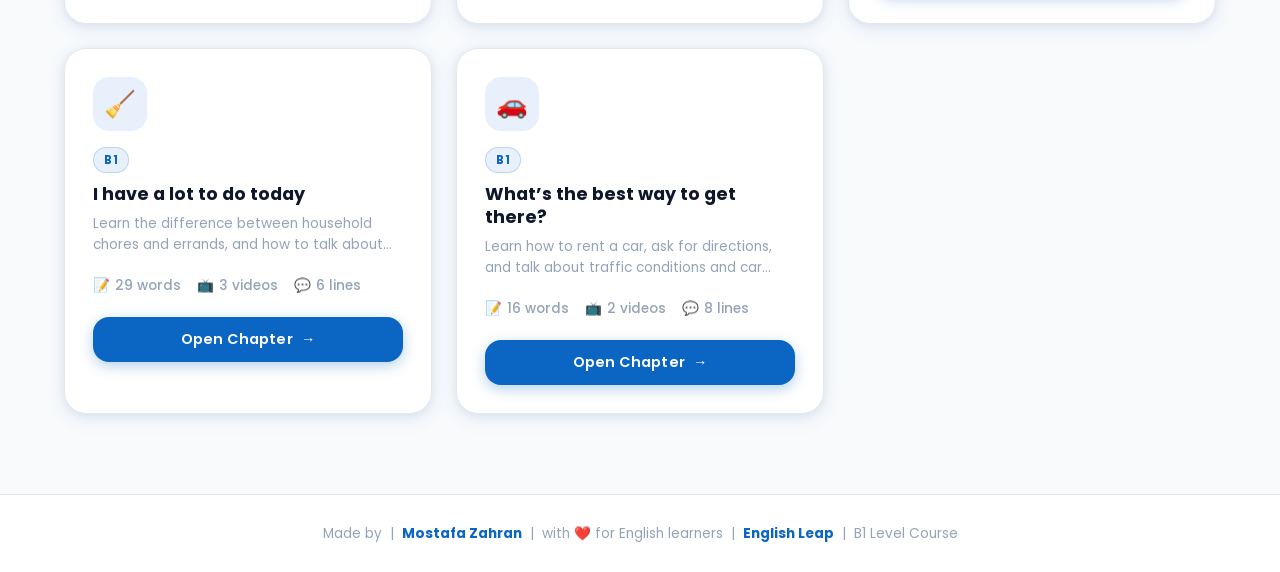
==== commit 2b676303: "add playlist section" ====
--- a/index.html
+++ b/index.html
@@ -28,6 +28,7 @@
         </div>
         <a href="vocabulary.html" class="btn-icon" aria-label="Vocabulary" title="Vocabulary">📖</a>
         <a href="videos.html" class="btn-icon" aria-label="Videos" title="Videos">📺</a>
+        <a href="playlists.html" class="btn-icon" aria-label="Playlists" title="Playlists">🎵</a>
         <button class="btn-icon" id="darkToggle" aria-label="Toggle dark mode" title="Toggle dark mode">🌙</button>
       </div>
     </div>
--- a/css/style.css
+++ b/css/style.css
@@ -1520,6 +1520,185 @@
 }
 
 /* =========================================
+   PLAYLISTS SECTION
+   ========================================= */
+.playlists-section {
+  margin-bottom: 48px;
+}
+
+.playlists-header {
+  margin-bottom: 24px;
+}
+
+.playlists-header h2 {
+  font-size: 1.5rem;
+  font-weight: 700;
+  color: var(--gray-900);
+  margin-bottom: 8px;
+}
+
+.playlists-subtitle {
+  font-size: 0.95rem;
+  color: var(--gray-500);
+}
+
+.playlists-grid {
+  display: grid;
+  grid-template-columns: repeat(auto-fill, minmax(280px, 1fr));
+  gap: 20px;
+}
+
+.playlist-card-wrapper {
+  position: relative;
+  z-index: 1;
+}
+
+.playlist-card-wrapper:hover {
+  z-index: 10;
+}
+
+.playlist-card {
+  background: var(--white);
+  border-radius: var(--radius);
+  padding: 20px;
+  box-shadow: var(--shadow);
+  border: 1px solid var(--gray-100);
+  transition: var(--transition);
+  display: flex;
+  align-items: center;
+  gap: 16px;
+  text-decoration: none;
+  color: inherit;
+}
+
+.playlist-card:hover {
+  transform: translateY(-2px);
+  box-shadow: 0 8px 24px rgba(10, 102, 194, 0.15);
+}
+
+.playlist-card-icon {
+  font-size: 2rem;
+  flex-shrink: 0;
+}
+
+.playlist-card-content {
+  flex: 1;
+  min-width: 0;
+}
+
+.playlist-card-title {
+  font-size: 1rem;
+  font-weight: 600;
+  color: var(--gray-900);
+  margin-bottom: 4px;
+  white-space: nowrap;
+  overflow: hidden;
+  text-overflow: ellipsis;
+}
+
+.playlist-card-level {
+  font-size: 0.85rem;
+  color: var(--gray-500);
+  margin-bottom: 4px;
+}
+
+.playlist-card-meta {
+  font-size: 0.8rem;
+  color: var(--gray-400);
+}
+
+.playlist-card-arrow {
+  font-size: 1.2rem;
+  color: var(--primary);
+  flex-shrink: 0;
+  transition: transform 0.2s ease;
+}
+
+.playlist-card:hover .playlist-card-arrow {
+  transform: translateX(4px);
+}
+
+.playlist-preview {
+  position: absolute;
+  top: 100%;
+  left: 0;
+  right: 0;
+  background: var(--white);
+  border-radius: var(--radius);
+  padding: 12px;
+  box-shadow: 0 8px 32px rgba(0, 0, 0, 0.2);
+  z-index: 1000;
+  opacity: 0;
+  visibility: hidden;
+  transform: translateY(10px);
+  transition: opacity 0.3s ease, transform 0.3s ease, visibility 0.3s ease;
+  margin-top: 8px;
+}
+
+.playlist-preview.active {
+  opacity: 1;
+  visibility: visible;
+  transform: translateY(0);
+}
+
+.playlist-preview iframe {
+  width: 100%;
+  height: 180px;
+  border-radius: var(--radius-sm);
+  border: none;
+}
+
+.playlist-preview-overlay {
+  position: absolute;
+  top: 0;
+  left: 0;
+  right: 0;
+  bottom: 0;
+  background: rgba(0, 0, 0, 0.5);
+  display: flex;
+  align-items: center;
+  justify-content: center;
+  border-radius: var(--radius-sm);
+  opacity: 0;
+  transition: opacity 0.3s ease;
+}
+
+.playlist-preview:hover .playlist-preview-overlay {
+  opacity: 1;
+}
+
+.btn-playlist-preview {
+  background: var(--primary);
+  color: var(--white);
+  border: none;
+  padding: 10px 20px;
+  border-radius: var(--radius-sm);
+  font-size: 0.9rem;
+  font-weight: 500;
+  cursor: pointer;
+  transition: var(--transition);
+}
+
+.btn-playlist-preview:hover {
+  background: var(--primary-dark);
+  transform: scale(1.05);
+}
+
+@media (max-width: 640px) {
+  .playlists-grid {
+    grid-template-columns: 1fr;
+  }
+
+  .playlist-card {
+    padding: 16px;
+  }
+
+  .playlist-card-title {
+    font-size: 0.95rem;
+  }
+}
+
+/* =========================================
    VOCABULARY SECTION
    ========================================= */
 .vocabulary-section {
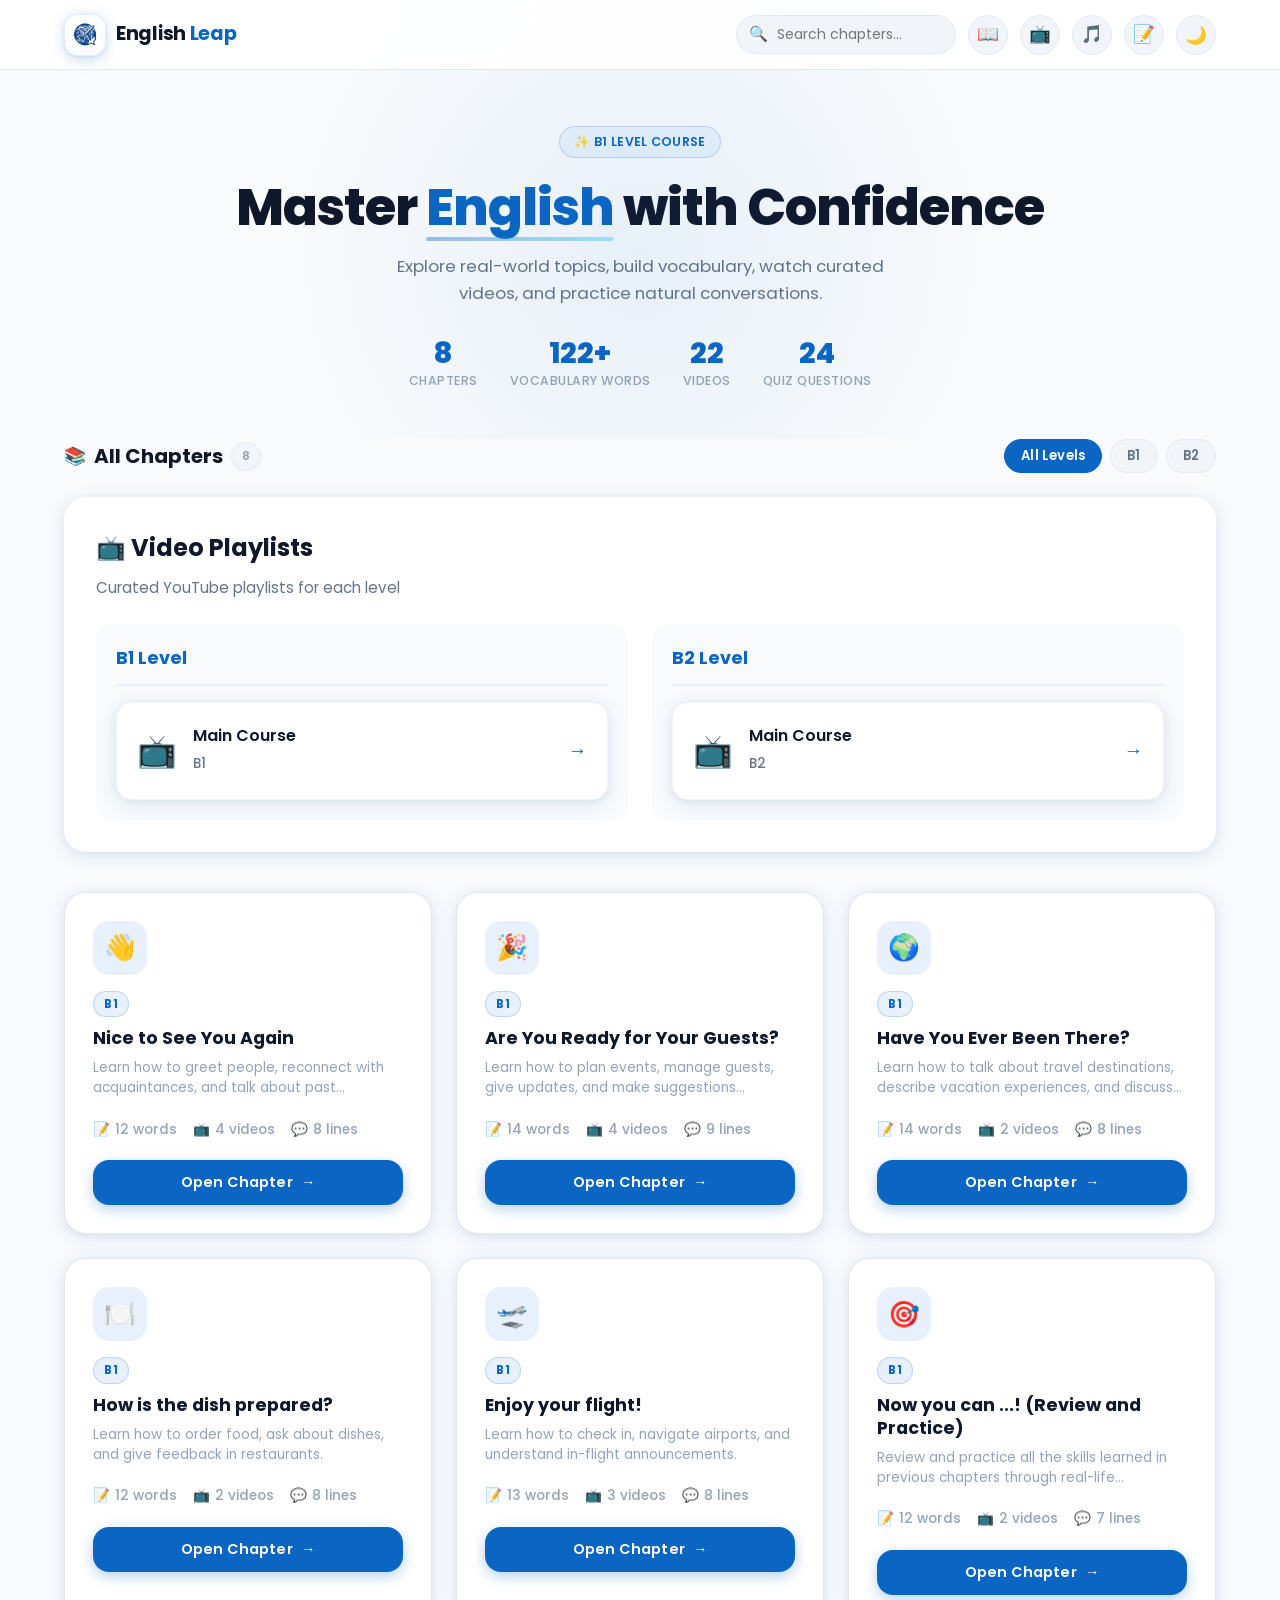
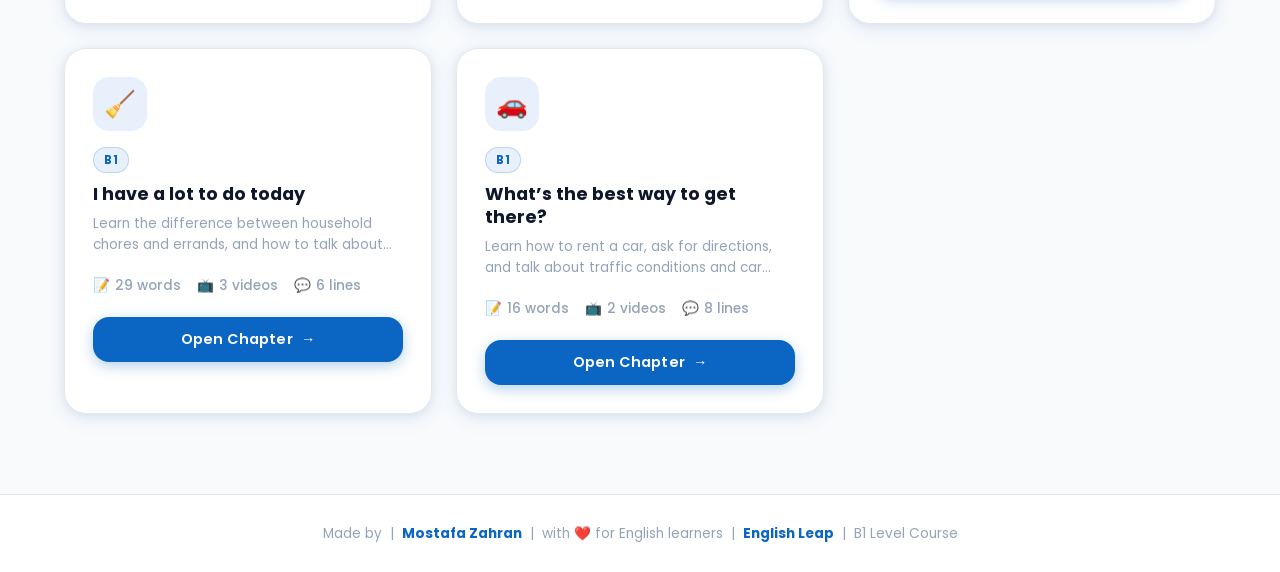
==== commit d7388943: "5" ====
--- a/index.html
+++ b/index.html
@@ -29,6 +29,7 @@
         <a href="vocabulary.html" class="btn-icon" aria-label="Vocabulary" title="Vocabulary">📖</a>
         <a href="videos.html" class="btn-icon" aria-label="Videos" title="Videos">📺</a>
         <a href="playlists.html" class="btn-icon" aria-label="Playlists" title="Playlists">🎵</a>
+        <a href="exam.html" class="btn-icon" aria-label="Exam" title="Exam">📝</a>
         <button class="btn-icon" id="darkToggle" aria-label="Toggle dark mode" title="Toggle dark mode">🌙</button>
       </div>
     </div>
--- a/css/style.css
+++ b/css/style.css
@@ -1699,6 +1699,379 @@
 }
 
 /* =========================================
+   EXAM SECTION
+   ========================================= */
+.exam-controls {
+  display: flex;
+  gap: 12px;
+  margin-bottom: 24px;
+  flex-wrap: wrap;
+}
+
+.exam-controls .btn {
+  padding: 10px 20px;
+  font-size: 0.9rem;
+}
+
+.exam-score {
+  display: flex;
+  align-items: center;
+  gap: 8px;
+  padding: 12px 20px;
+  background: var(--primary-light);
+  border-radius: var(--radius);
+  margin-bottom: 24px;
+}
+
+.score-label {
+  font-weight: 600;
+  color: var(--gray-700);
+}
+
+.score-value {
+  font-size: 1.5rem;
+  font-weight: 700;
+  color: var(--primary);
+}
+
+.score-total {
+  font-size: 1.2rem;
+  font-weight: 600;
+  color: var(--gray-500);
+}
+
+.exam-section {
+  margin-bottom: 48px;
+}
+
+.exam-header {
+  margin-bottom: 24px;
+}
+
+.exam-header h2 {
+  font-size: 1.5rem;
+  font-weight: 700;
+  color: var(--gray-900);
+  margin-bottom: 8px;
+}
+
+.exam-subtitle {
+  font-size: 0.95rem;
+  color: var(--gray-500);
+}
+
+.exam-grid {
+  display: grid;
+  grid-template-columns: repeat(auto-fill, minmax(350px, 1fr));
+  gap: 24px;
+}
+
+.exam-card {
+  background: var(--white);
+  border-radius: var(--radius);
+  padding: 24px;
+  box-shadow: var(--shadow);
+  border: 1px solid var(--gray-100);
+  transition: var(--transition);
+}
+
+.exam-card:hover {
+  transform: translateY(-2px);
+  box-shadow: 0 8px 24px rgba(10, 102, 194, 0.15);
+}
+
+.exam-card-header {
+  display: flex;
+  align-items: center;
+  gap: 12px;
+  margin-bottom: 16px;
+  padding-bottom: 12px;
+  border-bottom: 2px solid var(--primary-light);
+}
+
+.exam-number {
+  display: flex;
+  align-items: center;
+  justify-content: center;
+  width: 32px;
+  height: 32px;
+  background: var(--primary);
+  color: var(--white);
+  border-radius: 50%;
+  font-weight: 700;
+  font-size: 0.9rem;
+  flex-shrink: 0;
+}
+
+.exam-title {
+  font-size: 1.1rem;
+  font-weight: 600;
+  color: var(--gray-900);
+  margin: 0;
+}
+
+.exam-passage {
+  font-size: 1rem;
+  line-height: 1.8;
+  color: var(--gray-700);
+  margin-bottom: 16px;
+}
+
+.exam-blank {
+  display: inline-block;
+  width: 100px;
+  padding: 4px 8px;
+  margin: 0 4px;
+  border: 2px solid var(--gray-300);
+  border-radius: var(--radius-sm);
+  font-size: 0.95rem;
+  text-align: center;
+  transition: var(--transition);
+  background: var(--white);
+}
+
+.exam-blank:focus {
+  outline: none;
+  border-color: var(--primary);
+  box-shadow: 0 0 0 3px var(--primary-light);
+}
+
+.exam-blank.correct {
+  border-color: #22c55e;
+  background: #dcfce7;
+  color: #15803d;
+}
+
+.exam-blank.incorrect {
+  border-color: #ef4444;
+  background: #fee2e2;
+  color: #dc2626;
+}
+
+.exam-script {
+  margin-top: 16px;
+  padding-top: 16px;
+  border-top: 1px solid var(--gray-200);
+}
+
+.script-header {
+  display: flex;
+  align-items: center;
+  justify-content: space-between;
+  margin-bottom: 8px;
+}
+
+.script-header span {
+  font-size: 0.85rem;
+  font-weight: 600;
+  color: var(--gray-600);
+  text-transform: uppercase;
+  letter-spacing: 0.5px;
+}
+
+.tts-btn {
+  background: var(--primary-light);
+  border: none;
+  border-radius: var(--radius-sm);
+  padding: 4px 10px;
+  cursor: pointer;
+  font-size: 0.85rem;
+  transition: var(--transition);
+}
+
+.tts-btn:hover {
+  background: var(--primary);
+  transform: scale(1.05);
+}
+
+.script-text {
+  font-size: 0.9rem;
+  line-height: 1.6;
+  color: var(--gray-600);
+  font-style: italic;
+  background: var(--gray-50);
+  padding: 12px;
+  border-radius: var(--radius-sm);
+  border-left: 3px solid var(--primary);
+}
+
+/* =========================================
+   MULTIPLE CHOICE QUESTIONS
+   ========================================= */
+.exam-section-title {
+  font-size: 1.4rem;
+  font-weight: 700;
+  color: var(--primary);
+  margin: 40px 0 20px 0;
+  padding: 16px 20px;
+  background: var(--primary-light);
+  border-radius: var(--radius);
+  border-left: 4px solid var(--primary);
+}
+
+.mcq-card {
+  min-height: auto;
+  border: 2px solid transparent;
+  transition: var(--transition);
+}
+
+.mcq-card:hover {
+  border-color: var(--primary-light);
+}
+
+.mcq-options {
+  display: flex;
+  flex-direction: column;
+  gap: 12px;
+}
+
+.mcq-option {
+  display: flex;
+  align-items: center;
+  gap: 12px;
+  padding: 14px 16px;
+  background: var(--gray-50);
+  border-radius: var(--radius-sm);
+  cursor: pointer;
+  transition: var(--transition);
+  border: 2px solid var(--gray-200);
+}
+
+.mcq-option:hover {
+  background: var(--primary-light);
+  border-color: var(--primary);
+  transform: translateX(4px);
+}
+
+.mcq-option input[type="radio"] {
+  width: 20px;
+  height: 20px;
+  accent-color: var(--primary);
+  cursor: pointer;
+}
+
+.mcq-option.correct {
+  background: #dcfce7;
+  border-color: var(--success);
+  box-shadow: 0 0 0 4px rgba(34, 197, 94, 0.2);
+}
+
+.mcq-option.correct .option-label {
+  color: var(--success);
+}
+
+.mcq-option.incorrect {
+  background: #fee2e2;
+  border-color: var(--danger);
+  box-shadow: 0 0 0 4px rgba(239, 68, 68, 0.2);
+}
+
+.mcq-option.incorrect .option-label {
+  color: var(--danger);
+}
+
+.option-label {
+  font-weight: 700;
+  color: var(--primary);
+  min-width: 28px;
+  font-size: 1rem;
+}
+
+.option-text {
+  flex: 1;
+  color: var(--gray-700);
+  font-size: 0.95rem;
+}
+
+.mcq-feedback {
+  margin-top: 16px;
+  padding: 12px 16px;
+  border-radius: var(--radius-sm);
+  font-size: 0.95rem;
+  font-weight: 600;
+  animation: feedbackSlide 0.3s ease;
+}
+
+@keyframes feedbackSlide {
+  from {
+    opacity: 0;
+    transform: translateY(-10px);
+  }
+  to {
+    opacity: 1;
+    transform: translateY(0);
+  }
+}
+
+.feedback-correct {
+  color: #15803d;
+  background: #dcfce7;
+  border: 2px solid var(--success);
+}
+
+.feedback-correct::before {
+  content: '✅ ';
+}
+
+.feedback-incorrect {
+  color: #dc2626;
+  background: #fee2e2;
+  border: 2px solid var(--danger);
+}
+
+.feedback-incorrect::before {
+  content: '❌ ';
+}
+
+/* Show correct answer after checking */
+.mcq-option.correct-answer {
+  background: #dcfce7;
+  border-color: var(--success);
+  box-shadow: 0 0 0 3px rgba(34, 197, 94, 0.3);
+}
+
+.mcq-option.correct-answer::after {
+  content: ' ✓';
+  color: var(--success);
+  font-weight: 700;
+}
+
+@media (max-width: 640px) {
+  .exam-grid {
+    grid-template-columns: 1fr;
+  }
+
+  .exam-card {
+    padding: 16px;
+  }
+
+  .exam-passage {
+    font-size: 0.95rem;
+  }
+
+  .exam-blank {
+    width: 80px;
+  }
+
+  .exam-controls {
+    flex-direction: column;
+  }
+
+  .exam-controls .btn {
+    width: 100%;
+  }
+
+  .exam-section-title {
+    font-size: 1.2rem;
+    padding: 12px 16px;
+  }
+
+  .mcq-option {
+    padding: 12px 14px;
+  }
+}
+
+/* =========================================
    VOCABULARY SECTION
    ========================================= */
 .vocabulary-section {
